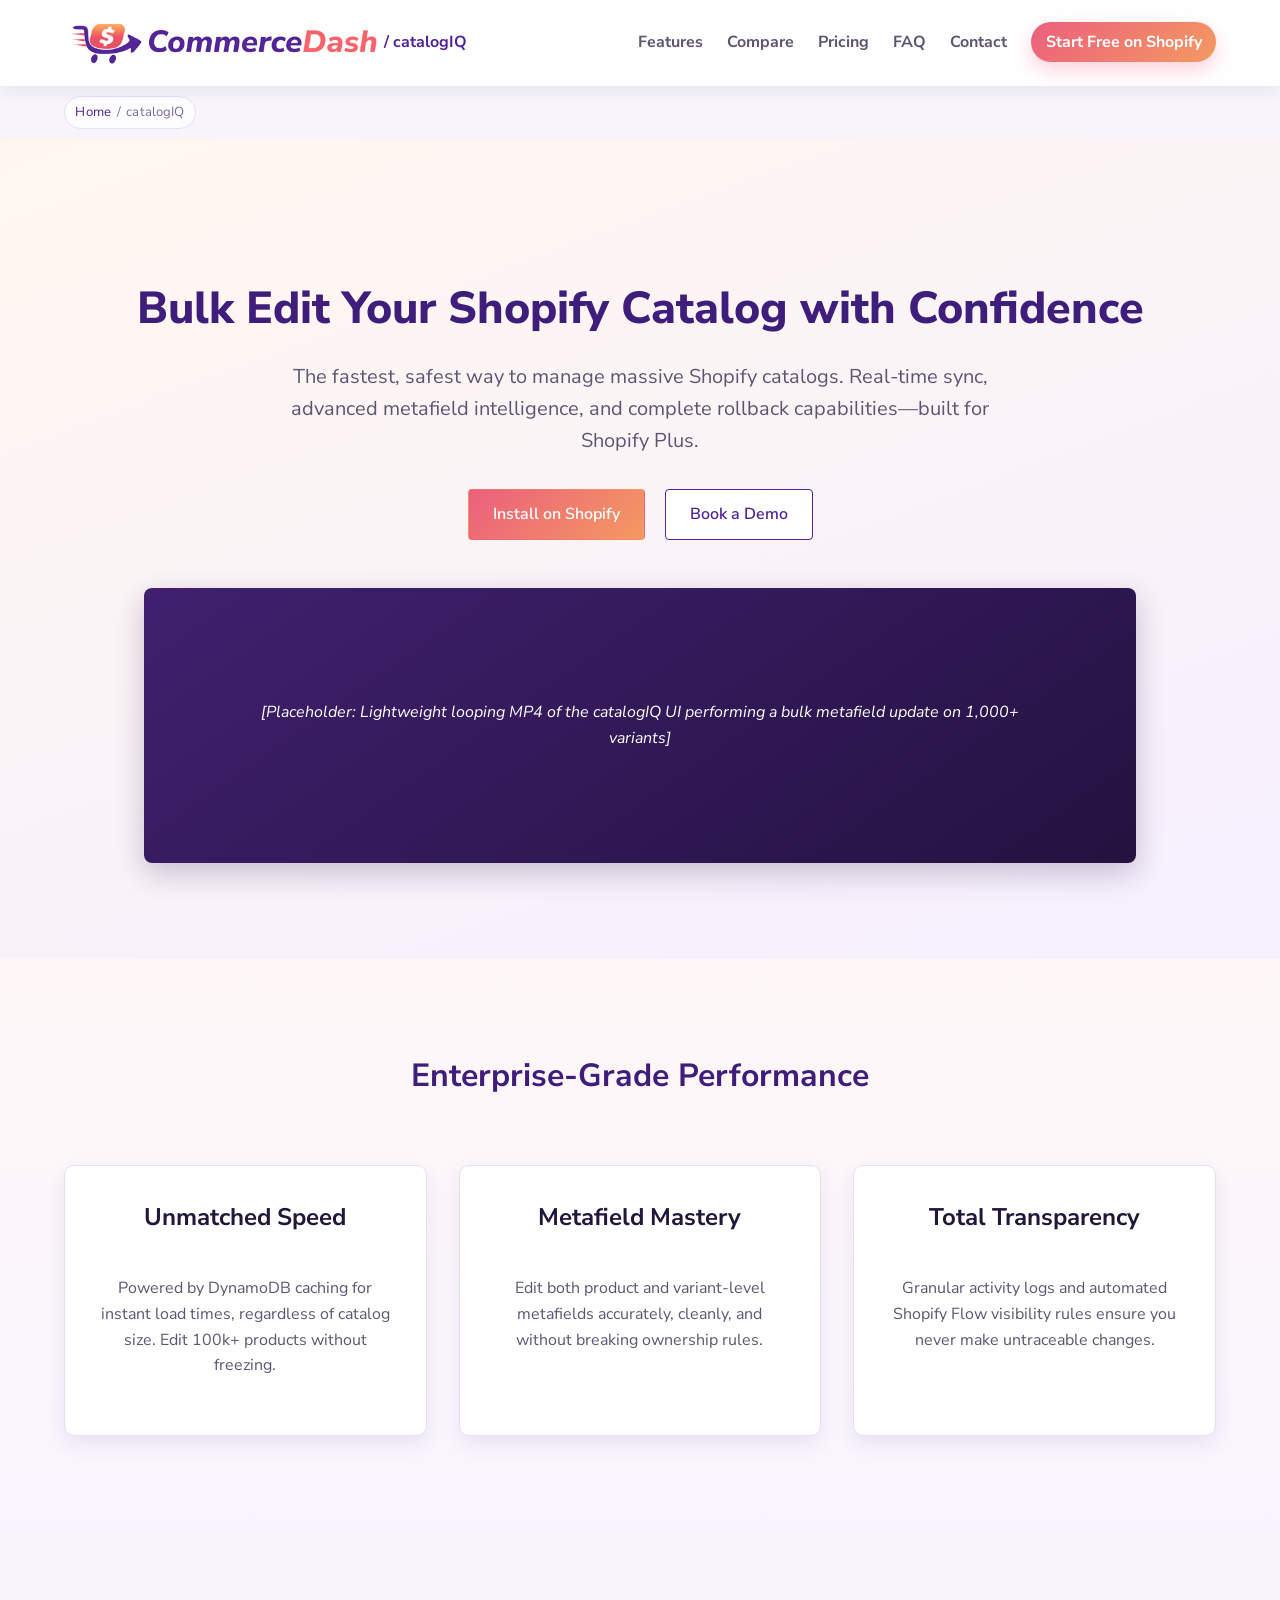
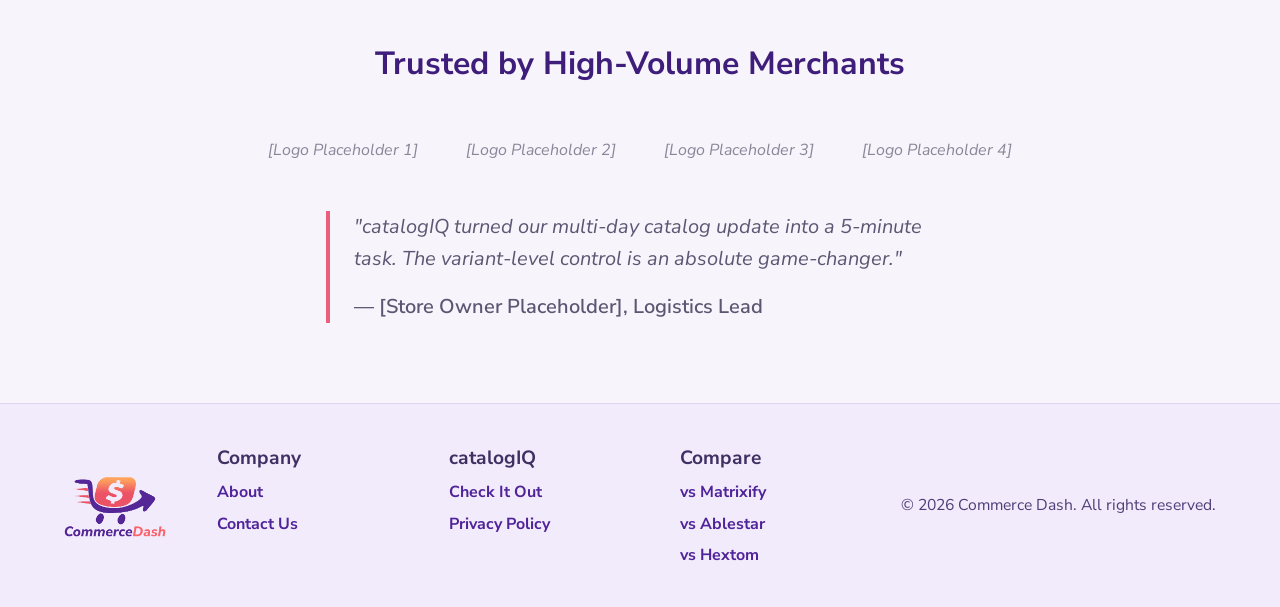
==== catalogiq/index.html @ a1469191 "Unify site layout, improve nav/footer UX, and add motion" ====
<!DOCTYPE html>
<html lang="en">
<head>
    <meta charset="UTF-8">
    <meta name="viewport" content="width=device-width, initial-scale=1.0">
    <title>catalogIQ | Advanced Shopify Bulk Editing & Metafield Manager</title>
    <meta name="description" content="Manage Shopify catalogs at scale. catalogIQ offers real-time sync, variant-level metafield editing, and Shopify Plus-grade performance.">
    <link rel="canonical" href="https://www.commercedash.io/catalogiq/index.html">
    <meta property="og:type" content="website">
    <meta property="og:title" content="catalogIQ | Advanced Shopify Bulk Editing & Metafield Manager">
    <meta property="og:description" content="Manage Shopify catalogs at scale. catalogIQ offers real-time sync, variant-level metafield editing, and Shopify Plus-grade performance.">
    <meta property="og:url" content="https://www.commercedash.io/catalogiq/index.html">
    <meta property="og:image" content="https://www.commercedash.io/media/logo-square.png">
    <meta name="twitter:card" content="summary_large_image">
    <link rel="stylesheet" href="../css/styles.css">
</head>
<body>
    <header class="site-header">
        <div class="container">
            <a href="/" class="brand-logo" aria-label="Commerce Dash home">
                <img src="../media/logo-horizontal.jpg" alt="Commerce Dash" class="brand-logo-image">
                <span class="catalog-tagline">/ catalogIQ</span>
            </a>
            <nav class="main-nav" aria-label="Main Navigation">
                <ul>
                    <li><a href="features.html">Features</a></li>
                    <li><a href="compare.html">Compare</a></li>
                    <li><a href="pricing.html">Pricing</a></li>
                    <li><a href="../faq.html">FAQ</a></li>
                    <li><a href="../contact.html">Contact</a></li>
                    <li><a href="https://apps.shopify.com" class="nav-cta" target="_blank" rel="noopener noreferrer">Start Free on Shopify</a></li>
                </ul>
            </nav>
        </div>
    </header>

    <main id="main-content">
        <div class="container breadcrumbs">
            <span class="crumb"><a href="../index.html">Home</a> / <span>catalogIQ</span></span>
        </div>
        <section class="hero-section hero-catalogiq text-center">
            <div class="container">
                <h1 class="hero-title">Bulk Edit Your Shopify Catalog with Confidence</h1>
                <p class="hero-subtitle">The fastest, safest way to manage massive Shopify catalogs. Real-time sync, advanced metafield intelligence, and complete rollback capabilities—built for Shopify Plus.</p>
                <div class="hero-actions hero-actions-spaced">
                    <a href="https://apps.shopify.com" class="btn btn-primary">Install on Shopify</a>
                    <a href="../contact.html" class="btn btn-secondary">Book a Demo</a>
                </div>
                <!-- Visual Placeholder -->
                <div class="video-placeholder">
                    <p><em>[Placeholder: Lightweight looping MP4 of the catalogIQ UI performing a bulk metafield update on 1,000+ variants]</em></p>
                </div>
            </div>
        </section>

        <section class="features-overview bg-light">
            <div class="container">
                <h2 class="section-title text-center">Enterprise-Grade Performance</h2>
                <div class="grid cards-grid text-center">
                    <article class="card">
                        <div class="card-content">
                            <h3>Unmatched Speed</h3>
                            <p>Powered by DynamoDB caching for instant load times, regardless of catalog size. Edit 100k+ products without freezing.</p>
                        </div>
                    </article>
                    <article class="card">
                        <div class="card-content">
                            <h3>Metafield Mastery</h3>
                            <p>Edit both product and variant-level metafields accurately, cleanly, and without breaking ownership rules.</p>
                        </div>
                    </article>
                    <article class="card">
                        <div class="card-content">
                            <h3>Total Transparency</h3>
                            <p>Granular activity logs and automated Shopify Flow visibility rules ensure you never make untraceable changes.</p>
                        </div>
                    </article>
                </div>
            </div>
        </section>

        <section class="social-proof-section text-center">
            <div class="container">
                <h2 class="section-title">Trusted by High-Volume Merchants</h2>
                <div class="logos-placeholder">
                    <em>[Logo Placeholder 1]</em>
                    <em>[Logo Placeholder 2]</em>
                    <em>[Logo Placeholder 3]</em>
                    <em>[Logo Placeholder 4]</em>
                </div>
                <blockquote class="testimonial-quote">
                    "catalogIQ turned our multi-day catalog update into a 5-minute task. The variant-level control is an absolute game-changer."
                    <footer style="margin-top: 1rem; font-weight: 600; font-style: normal;">— [Store Owner Placeholder], Logistics Lead</footer>
                </blockquote>
            </div>
        </section>
    </main>

    <footer class="site-footer">
        <div class="container footer-grid">
            <div class="footer-logo-col">
                <div class="footer-brand">
                    <a href="/" aria-label="Commerce Dash home">
                        <img src="../media/logo-square.png" alt="Commerce Dash logo" class="footer-logo-image">
                    </a>
                </div>
            </div>
            <div class="footer-app-col">
                <h4>Company</h4>
                <div class="footer-links">
                    <nav aria-label="Footer Company Links">
                        <ul>
                            <li><a href="../index.html#about">About</a></li>
                            <li><a href="../contact.html">Contact Us</a></li>
                        </ul>
                    </nav>
                </div>
            </div>
            <div class="footer-app-col">
                <h4>catalogIQ</h4>
                <div class="footer-links">
                    <nav aria-label="Footer Navigation">
                        <ul>
                            <li><a href="index.html">Check It Out</a></li>
                            <li><a href="../legal/catalogiq-privacy.html">Privacy Policy</a></li>
                        </ul>
                    </nav>
                </div>
            </div>
            <div class="footer-app-col">
                <h4>Compare</h4>
                <div class="footer-links">
                    <nav aria-label="Footer Compare Links">
                        <ul>
                            <li><a href="compare.html">vs Matrixify</a></li>
                            <li><a href="compare.html">vs Ablestar</a></li>
                            <li><a href="compare.html">vs Hextom</a></li>
                        </ul>
                    </nav>
                </div>
            </div>
            <div class="footer-copy">
                <p>&copy; 2026 Commerce Dash. All rights reserved.</p>
            </div>
        </div>
    </footer>
    <script src="../js/scripts.js" defer></script>
</body>
</html>
---- css/styles.css ----
@font-face {
	font-family: 'Nunito Sans';
	src: url('../media/NunitoSans-VariableFont_YTLC,opsz,wdth,wght.ttf') format('truetype');
	font-weight: 200 900;
	font-style: normal;
	font-display: swap;
}

@font-face {
	font-family: 'Nunito Sans';
	src: url('../media/NunitoSans-Italic-VariableFont_YTLC,opsz,wdth,wght.ttf') format('truetype');
	font-weight: 200 900;
	font-style: italic;
	font-display: swap;
}

:root {
	--brand-primary: #4f2399;
	--brand-primary-dark: #3f1d7b;
	--brand-accent: #eb5f7d;
	--brand-warm: #f49a61;
	--text-main: #211738;
	--text-muted: #5e5573;
	--bg-page: #f7f5fb;
	--bg-soft: #fff1f4;
	--surface: #ffffff;
	--border-soft: #e6dff4;
	--success: #198754;
	--error: #b4233c;
}

body { font-family: 'Nunito Sans', 'Segoe UI', sans-serif; line-height: 1.6; margin: 0; padding: 0; background-color: var(--bg-page); color: var(--text-main); }
.container { width: 90%; max-width: 1200px; margin: 0 auto; padding: 0 15px; }
.site-header { background: rgba(255, 255, 255, 0.96); box-shadow: 0 4px 18px rgba(30, 12, 64, 0.08); padding: 1.1rem 0; width: 100%; top: 0; position: sticky; z-index: 1000; backdrop-filter: blur(6px); }
.site-header .container { display: flex; justify-content: space-between; align-items: center; }
.brand-logo { display: inline-flex; align-items: center; text-decoration: none; }
.brand-logo-image { display: block; width: clamp(180px, 26vw, 320px); height: auto; }
.brand-subline { font-weight: 700; color: var(--brand-primary); margin-left: 0.5rem; }
.nav-toggle {
	display: none;
	border: 1px solid #d8caef;
	background: #fff;
	color: var(--brand-primary-dark);
	font-weight: 800;
	font-family: inherit;
	padding: 0.45rem 0.7rem;
	border-radius: 8px;
	cursor: pointer;
}
.nav-toggle:hover {
	background: #f8f2ff;
}
.main-nav ul { list-style: none; padding: 0; margin: 0; display: flex; gap: 1.5rem; }
.main-nav a { text-decoration: none; color: var(--text-muted); font-weight: 700; transition: color 0.2s; }
.main-nav a:hover { color: var(--brand-primary); }
.main-nav .nav-cta {
	color: #fff;
	background: linear-gradient(135deg, var(--brand-accent), var(--brand-warm));
	padding: 0.55rem 0.9rem;
	border-radius: 999px;
	box-shadow: 0 8px 20px rgba(235, 95, 125, 0.28);
	transition: transform 0.25s ease, box-shadow 0.25s ease, filter 0.25s ease;
}
.main-nav .nav-cta:hover {
	color: #fff;
	transform: translateY(-1px);
	box-shadow: 0 12px 24px rgba(235, 95, 125, 0.34);
	filter: saturate(1.04);
}
.hero-section { padding: 5rem 0; text-align: center; }
.hero-title { font-size: 2.8rem; margin-bottom: 1rem; color: var(--text-main); font-weight: 800; }
.hero-subtitle { font-size: 1.25rem; color: var(--text-muted); max-width: 700px; margin: 0 auto 2rem; }
.btn { display: inline-block; padding: 0.75rem 1.5rem; border-radius: 4px; text-decoration: none; font-weight: 600; transition: background-color 0.2s, color 0.2s, transform 0.25s ease, box-shadow 0.25s ease; cursor: pointer; border: 1px solid transparent; }
.btn-primary { background: linear-gradient(135deg, var(--brand-accent), var(--brand-warm)); color: #fff; border-color: transparent; }
.btn-primary:hover { background: linear-gradient(135deg, #df4f70, #ee8852); }
.btn-secondary { background-color: var(--surface); color: var(--brand-primary); border-color: var(--brand-primary); }
.btn-secondary:hover { background-color: #f6efff; }
.btn:hover { transform: translateY(-1px); box-shadow: 0 10px 20px rgba(45, 18, 92, 0.12); }
.text-center { text-align: center; }
.grid { display: grid; gap: 2rem; }
.cards-grid { grid-template-columns: repeat(auto-fit, minmax(300px, 1fr)); padding: 2rem 0; }
.card { background: var(--surface); border-radius: 10px; box-shadow: 0 8px 20px rgba(39, 17, 87, 0.08); overflow: hidden; display: flex; flex-direction: column; border: 1px solid var(--border-soft); }
.card-content { padding: 2rem; flex: 1; display: flex; flex-direction: column; }
.card-content h3 { margin-top: 0; font-size: 1.5rem; color: var(--text-main); }
.card-content p { color: var(--text-muted); flex-grow: 1; margin-bottom: 1.5rem; }
.bg-light { background: linear-gradient(180deg, #fff7f7, #f8f5ff); padding: 4rem 0; }
.section-title { font-size: 2rem; margin-bottom: 2rem; color: var(--brand-primary-dark); }
.placeholder-card { opacity: 0.6; pointer-events: none; }
.badge { font-size: 0.8rem; background: #fce2e8; padding: 0.2rem 0.6rem; border-radius: 12px; vertical-align: middle; margin-left: 0.5rem; color: #9a2e48; }
.value-prop-section { padding: 5rem 0; background: var(--surface); }
.site-footer {
	background: #f2ebfb;
	color: #3f2f63;
	padding: 2.4rem 0;
	border-top: 1px solid #dfd2f3;
}
.footer-grid {
	display: grid;
	grid-template-columns: auto 1fr 1fr 1fr auto;
	align-items: center;
	gap: 1.5rem 2.5rem;
}
.footer-logo-col {
	display: flex;
	align-items: center;
}
.footer-brand { display: flex; align-items: center; }
.footer-logo-image { display: block; width: clamp(74px, 8vw, 112px); height: auto; }
.footer-app-col {
	justify-self: center;
	text-align: left;
	min-width: 170px;
	align-self: start;
}
.footer-app-col h4 {
	margin: 0 0 0.45rem;
	font-size: 1.2rem;
	color: #3f2f63;
}
.footer-links ul {
	list-style: none;
	padding: 0;
	margin: 0;
	display: grid;
	grid-template-columns: 1fr;
	gap: 0.35rem;
}
.footer-links a { color: #4f2399; text-decoration: none; transition: color 0.2s; font-weight: 700; }
.footer-links a:hover { color: #331967; }
.footer-copy {
	justify-self: end;
	text-align: right;
	color: #4f3d77;
	font-size: 0.98rem;
}
.footer-copy p { margin: 0; }

/* Motion system */
.site-header {
	animation: headerSlideIn 0.55s ease both;
}

.hero-section,
.hero-catalogiq {
	animation: fadeRiseIn 0.65s ease both;
}

.card {
	transition: transform 0.35s ease, box-shadow 0.35s ease;
}

.card:hover {
	transform: translateY(-4px);
	box-shadow: 0 14px 28px rgba(39, 17, 87, 0.14);
}

.reveal-on-scroll {
	opacity: 0;
	transform: translateY(18px);
	transition: opacity 0.65s ease, transform 0.65s cubic-bezier(0.22, 0.61, 0.36, 1);
}

.reveal-on-scroll.is-visible {
	opacity: 1;
	transform: translateY(0);
}

@keyframes fadeRiseIn {
	from {
		opacity: 0;
		transform: translateY(16px);
	}
	to {
		opacity: 1;
		transform: translateY(0);
	}
}

@keyframes headerSlideIn {
	from {
		opacity: 0;
		transform: translateY(-10px);
	}
	to {
		opacity: 1;
		transform: translateY(0);
	}
}
form {  display: flex; flex-direction: column; gap: 1.5rem; max-width: 600px; margin: 0 auto; }
.form-group { display: flex; flex-direction: column; gap: 0.5rem; text-align: left; }
.form-group label { font-weight: 700; color: var(--text-main); }
.form-group input, .form-group textarea, .form-group select { padding: 0.75rem; border: 1px solid #cbbde8; border-radius: 6px; font-family: inherit; color: var(--text-main); }
.form-group input:focus, .form-group textarea:focus, .form-group select:focus { border-color: var(--brand-primary); outline: none; box-shadow: 0 0 0 3px rgba(79, 35, 153, 0.12); }
dl { background: var(--surface); padding: 2rem; border-radius: 8px; box-shadow: 0 6px 18px rgba(39, 17, 87, 0.08); }
dt { font-weight: 700; margin-top: 1.5rem; font-size: 1.2rem; }
dt:first-child { margin-top: 0; }
dd { margin: 0.5rem 0 0 0; color: var(--text-muted); }
table.comparison-table { width: 100%; border-collapse: collapse; background: var(--surface); box-shadow: 0 6px 16px rgba(39, 17, 87, 0.08); border-radius: 8px; overflow: hidden; margin-top: 2rem; }
.comparison-table th, .comparison-table td { padding: 1rem; text-align: left; border-bottom: 1px solid #ede5fb; }
.comparison-table th { background: #f8f3ff; font-weight: 700; color: var(--text-main); }
.comparison-table tr:last-child td { border-bottom: none; }
.comparison-table .check { color: var(--success); font-weight: bold; }
.comparison-table .cross { color: var(--error); }
.highlight-cell { background-color: #f4eefe; }
.breadcrumbs {
	padding: 0.65rem 0;
	font-size: 0.82rem;
	color: #7a6a9d;
	letter-spacing: 0.01em;
}
.breadcrumbs .crumb {
	display: inline-flex;
	align-items: center;
	gap: 0.35rem;
	background: rgba(255, 255, 255, 0.72);
	border: 1px solid #e8dcf7;
	border-radius: 999px;
	padding: 0.32rem 0.65rem;
	backdrop-filter: blur(1px);
}
.breadcrumbs a { color: var(--brand-primary); text-decoration: none; }

.legal-page {
	padding: 2rem 0 4rem;
}

.legal-content {
	background: var(--surface);
	border: 1px solid var(--border-soft);
	border-radius: 12px;
	box-shadow: 0 8px 24px rgba(39, 17, 87, 0.08);
	padding: 1.8rem 1.4rem;
}

.legal-content h1,
.legal-content h2,
.legal-content h3 {
	color: var(--text-main);
	line-height: 1.25;
}

.legal-content h2 {
	margin-top: 1.8rem;
}

.legal-content p,
.legal-content li {
	color: var(--text-muted);
}
.hero-catalogiq { padding: 6rem 0; background: linear-gradient(160deg, #fff7ef, #f6efff); }
.hero-catalogiq .hero-title { color: var(--brand-primary-dark); }

.catalog-tagline {
	font-weight: 700;
	color: var(--brand-primary);
}

.inline-panel {
	background: var(--surface);
	padding: 3rem;
	border-radius: 12px;
	box-shadow: 0 8px 24px rgba(39, 17, 87, 0.1);
	border: 1px solid var(--border-soft);
}

.feature-grid-two {
	grid-template-columns: 1fr 1fr;
	align-items: center;
	gap: 4rem;
}

.media-placeholder {
	background: #fff;
	padding: 4rem;
	text-align: center;
	border: 1px dashed #c9bcdf;
	border-radius: 8px;
	color: var(--text-muted);
}

.hero-actions-spaced {
	margin-bottom: 3rem;
}

.hero-actions .btn + .btn {
	margin-left: 1rem;
}

.video-placeholder {
	background: linear-gradient(145deg, #40206f, #241240);
	color: #fff;
	padding: 6rem;
	border-radius: 8px;
	max-width: 800px;
	margin: 0 auto;
	box-shadow: 0 10px 30px rgba(28, 11, 54, 0.22);
}

.social-proof-section {
	padding: 5rem 0;
}

.logos-placeholder {
	display: flex;
	justify-content: center;
	gap: 3rem;
	opacity: 0.5;
	margin: 3rem 0;
}

.testimonial-quote {
	font-size: 1.25rem;
	font-style: italic;
	color: var(--text-muted);
	max-width: 600px;
	margin: 0 auto;
	border-left: 4px solid var(--brand-accent);
	padding-left: 1.5rem;
	text-align: left;
}

.contact-compact-hero {
	padding-bottom: 2rem;
}

.section-pad-xl {
	padding: 5rem 0;
}

.section-pad-form {
	padding: 4rem 0 6rem;
}

.content-narrow {
	max-width: 700px;
}

.content-medium {
	max-width: 900px;
}

.overflow-auto {
	overflow-x: auto;
}

.final-verdict {
	margin-top: 5rem;
	max-width: 700px;
	margin-left: auto;
	margin-right: auto;
	text-align: left;
}

.cta-center {
	margin-top: 3rem;
	text-align: center;
}

.pricing-list {
	list-style: none;
	padding: 0;
	margin-bottom: 2rem;
}

.pricing-list li {
	margin-bottom: 0.5rem;
}

.tier-price {
	font-size: 2.5rem;
	color: var(--text-main);
}

.tier-price-accent {
	color: var(--brand-primary);
}

.tier-period {
	font-size: 1rem;
	color: var(--text-muted);
	font-weight: 500;
}

.tier-note {
	font-size: 0.95rem;
	margin-bottom: 2rem;
}

.tier-card-muted {
	border-top: 4px solid #ae9fcf;
}

.tier-card-plus {
	border-top: 4px solid var(--brand-primary-dark);
}

.tier-card-featured {
	border: 2px solid var(--brand-primary);
	box-shadow: 0 12px 26px rgba(79, 35, 153, 0.2);
	transform: translateY(-10px);
}

.tier-badge {
	background: var(--brand-primary);
	color: #fff;
	text-align: center;
	padding: 0.5rem;
	margin: -2rem -2rem 1.5rem;
	font-weight: bold;
	font-size: 0.85rem;
	text-transform: uppercase;
	letter-spacing: 1px;
}

.btn-block {
	display: block;
	text-align: center;
}

@media (max-width: 720px) {
	.site-header .container { gap: 1rem; }
	.main-nav ul { gap: 0.9rem; }
	.brand-logo-image { width: clamp(150px, 52vw, 240px); }
	.feature-grid-two { grid-template-columns: 1fr; gap: 2rem; }
	.hero-actions .btn + .btn { margin-left: 0; margin-top: 0.75rem; }
	.video-placeholder { padding: 2.4rem 1.2rem; }
	.footer-grid { grid-template-columns: 1fr; align-items: start; text-align: left; }
	.footer-logo-col { justify-content: flex-start; }
	.footer-app-col { justify-self: start; text-align: left; }
	.footer-copy { justify-self: start; text-align: left; }
}

@media (max-width: 980px) {
	.site-header .container {
		position: relative;
	}
	.nav-toggle {
		display: inline-flex;
		align-items: center;
		justify-content: center;
	}
	.main-nav {
		display: none;
		position: absolute;
		top: calc(100% + 10px);
		right: 14px;
		min-width: min(88vw, 360px);
		background: #fff;
		border: 1px solid #e4d9f7;
		border-radius: 12px;
		box-shadow: 0 14px 26px rgba(39, 17, 87, 0.15);
		padding: 0.8rem;
		z-index: 1002;
	}
	.main-nav.is-open {
		display: block;
	}
	.main-nav ul {
		gap: 0.35rem;
		flex-direction: column;
		align-items: stretch;
	}
	.main-nav a {
		font-size: 0.96rem;
		display: block;
		padding: 0.45rem 0.5rem;
		border-radius: 8px;
	}
	.main-nav a:hover {
		background: #f6efff;
	}
	.main-nav .nav-cta {
		padding: 0.55rem 0.75rem;
		text-align: center;
	}
}

@media (prefers-reduced-motion: reduce) {
	* {
		animation: none !important;
		transition: none !important;
		scroll-behavior: auto !important;
	}
	.reveal-on-scroll {
		opacity: 1;
		transform: none;
	}
}
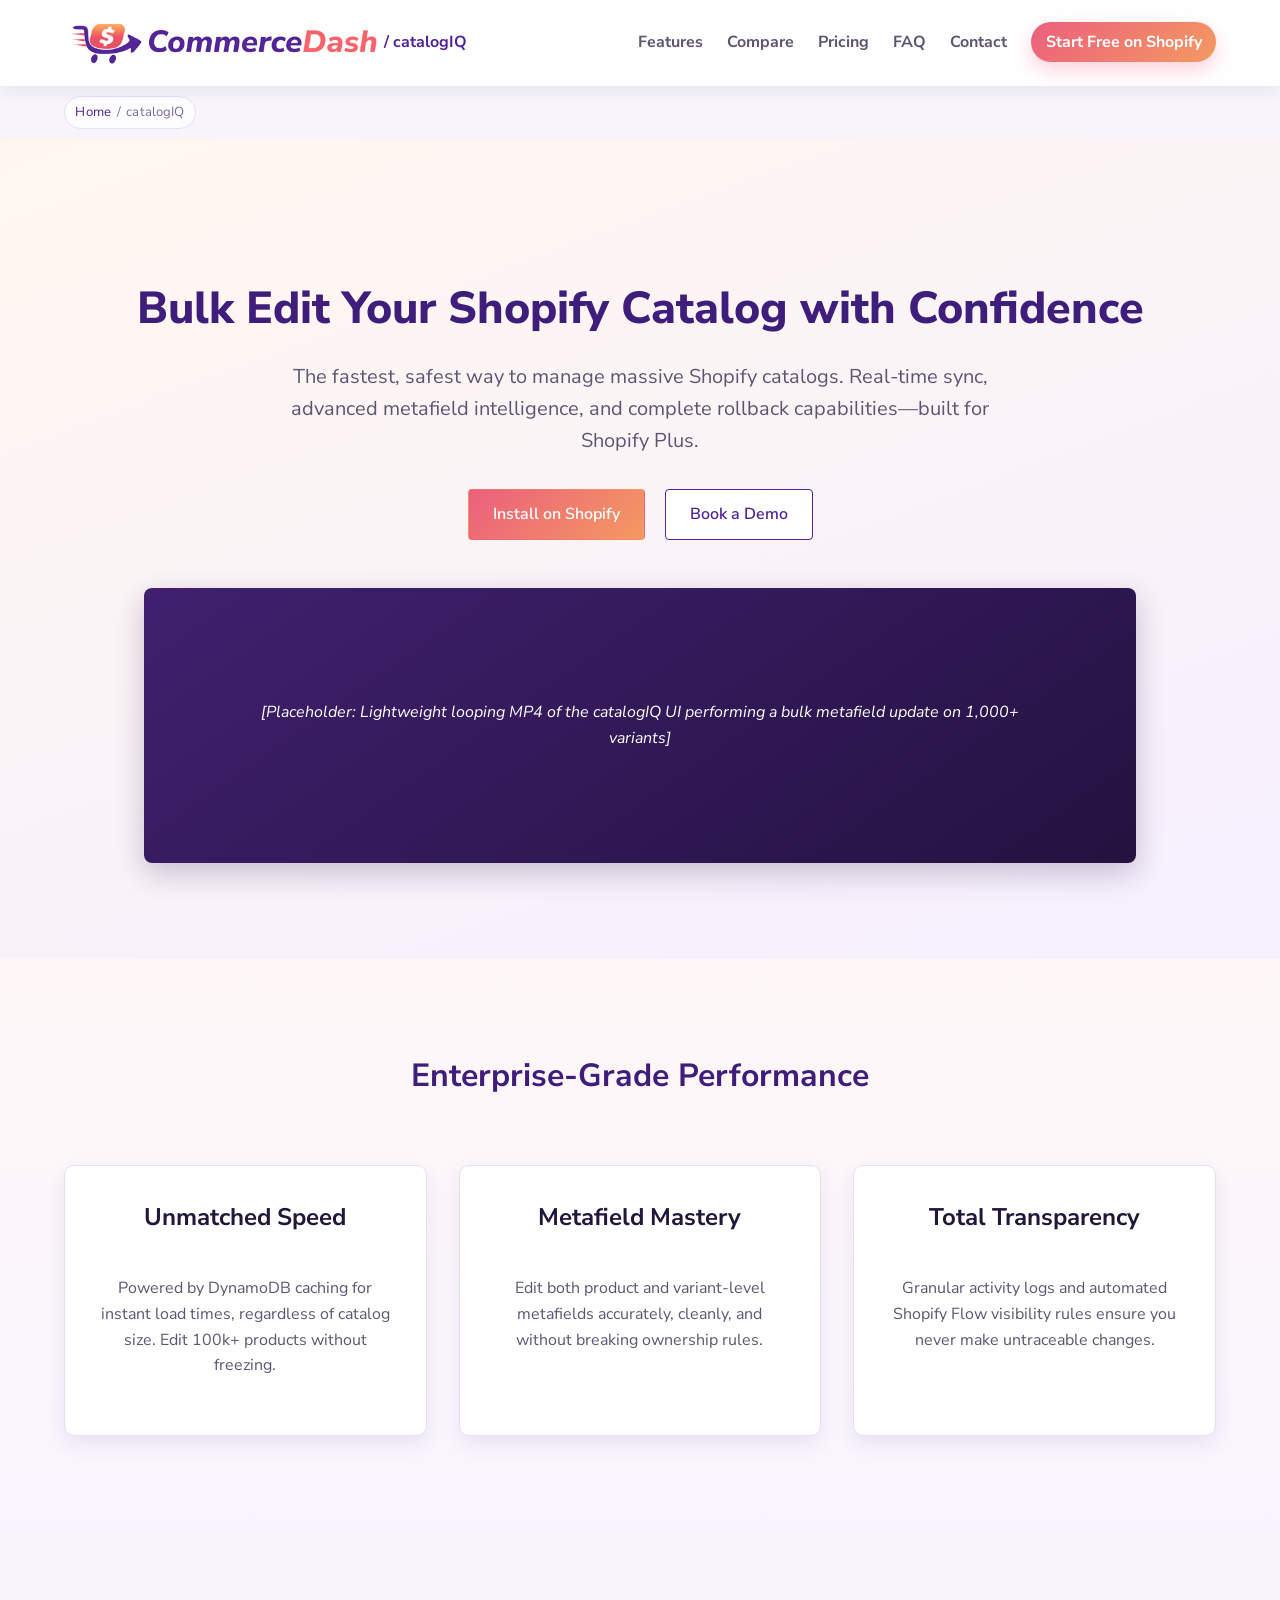
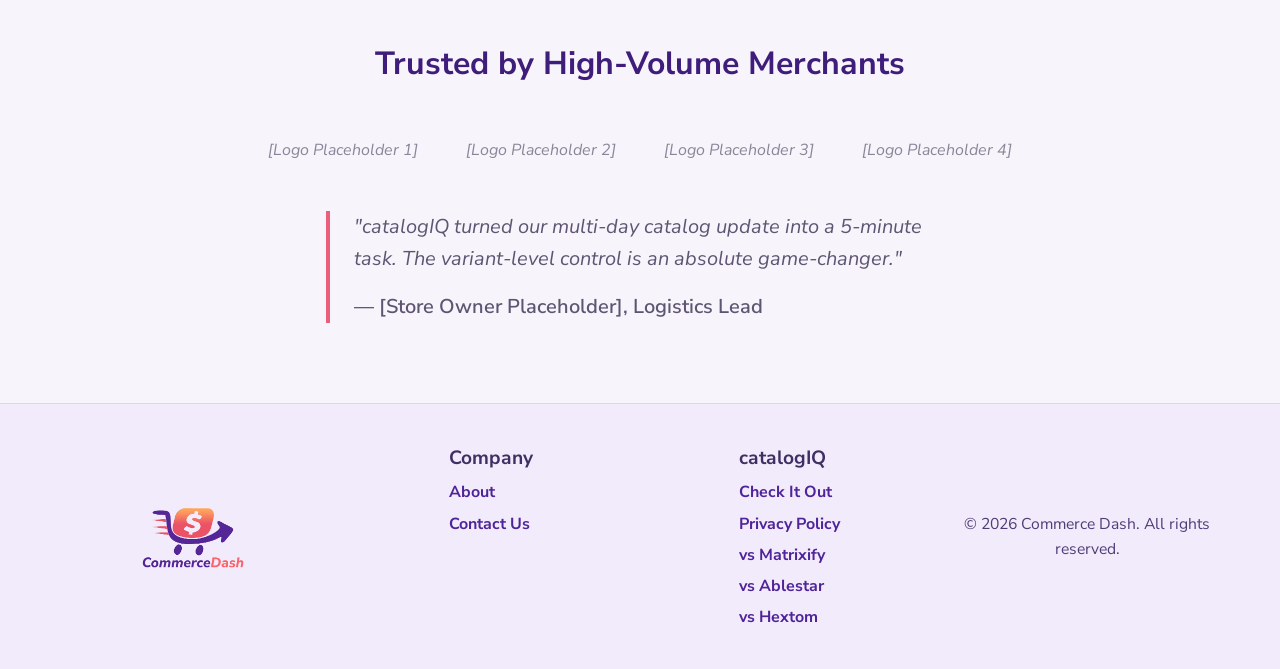
==== commit beb7dfae: "Refine footer layout and remove HubSpot embed" ====
--- a/catalogiq/index.html
+++ b/catalogiq/index.html
@@ -96,11 +96,11 @@
         </section>
     </main>
 
-    <footer class="site-footer">
+        <footer class="site-footer">
         <div class="container footer-grid">
             <div class="footer-logo-col">
                 <div class="footer-brand">
-                    <a href="/" aria-label="Commerce Dash home">
+                    <a href="../index.html" aria-label="Commerce Dash home">
                         <img src="../media/logo-square.png" alt="Commerce Dash logo" class="footer-logo-image">
                     </a>
                 </div>
@@ -123,15 +123,6 @@
                         <ul>
                             <li><a href="index.html">Check It Out</a></li>
                             <li><a href="../legal/catalogiq-privacy.html">Privacy Policy</a></li>
-                        </ul>
-                    </nav>
-                </div>
-            </div>
-            <div class="footer-app-col">
-                <h4>Compare</h4>
-                <div class="footer-links">
-                    <nav aria-label="Footer Compare Links">
-                        <ul>
                             <li><a href="compare.html">vs Matrixify</a></li>
                             <li><a href="compare.html">vs Ablestar</a></li>
                             <li><a href="compare.html">vs Hextom</a></li>
--- a/css/styles.css
+++ b/css/styles.css
@@ -96,20 +96,20 @@
 }
 .footer-grid {
 	display: grid;
-	grid-template-columns: auto 1fr 1fr 1fr auto;
+	grid-template-columns: repeat(4, minmax(0, 1fr));
 	align-items: center;
 	gap: 1.5rem 2.5rem;
 }
 .footer-logo-col {
 	display: flex;
 	align-items: center;
+	justify-self: center;
 }
 .footer-brand { display: flex; align-items: center; }
 .footer-logo-image { display: block; width: clamp(74px, 8vw, 112px); height: auto; }
 .footer-app-col {
 	justify-self: center;
 	text-align: left;
-	min-width: 170px;
 	align-self: start;
 }
 .footer-app-col h4 {
@@ -128,8 +128,8 @@
 .footer-links a { color: #4f2399; text-decoration: none; transition: color 0.2s; font-weight: 700; }
 .footer-links a:hover { color: #331967; }
 .footer-copy {
-	justify-self: end;
-	text-align: right;
+	justify-self: center;
+	text-align: center;
 	color: #4f3d77;
 	font-size: 0.98rem;
 }
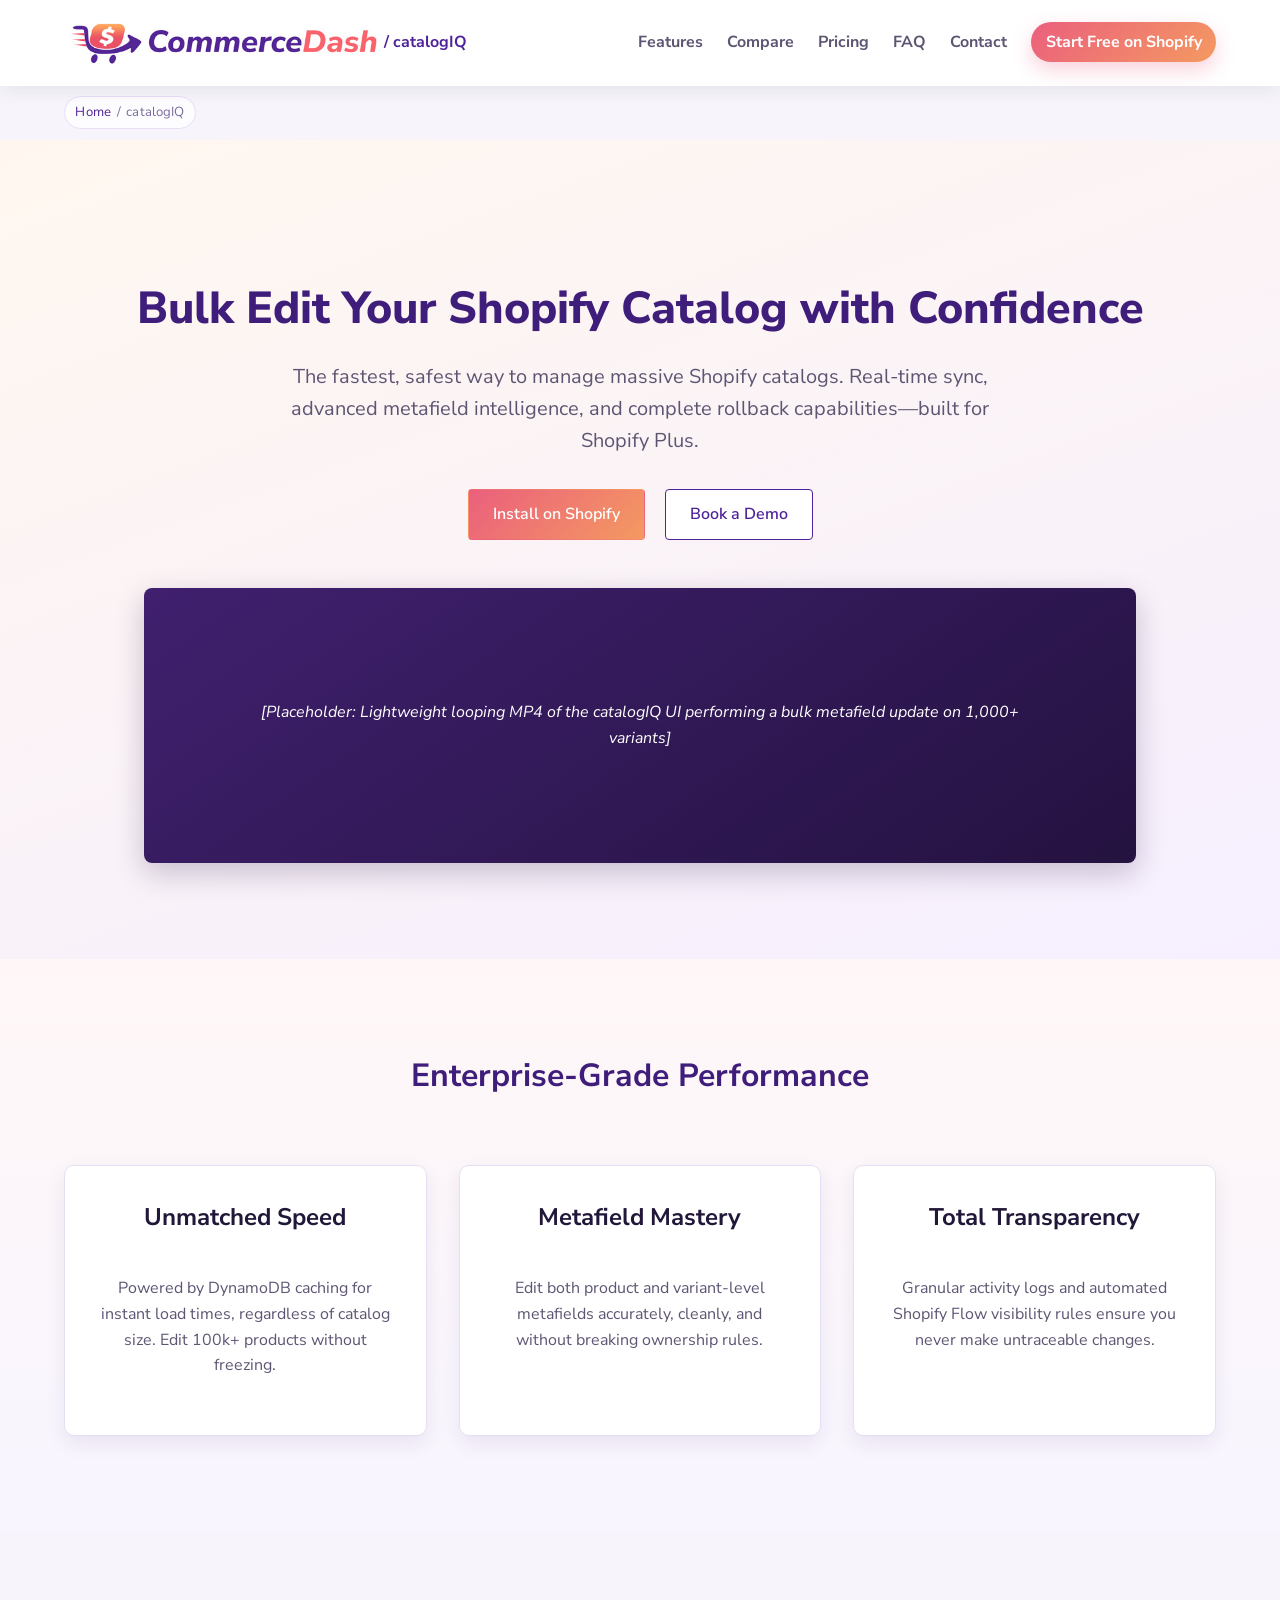
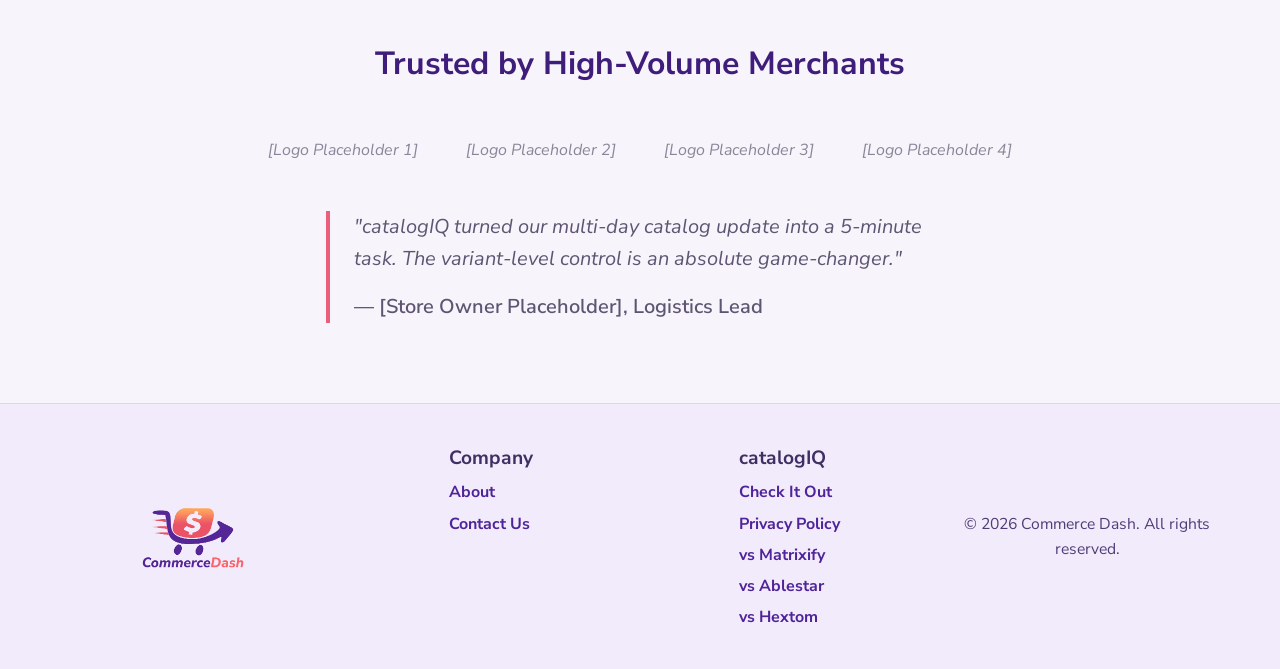
==== commit 27aad5cd: "Update pricing plans and add HubSpot embed sitewide" ====
--- a/catalogiq/index.html
+++ b/catalogiq/index.html
@@ -136,5 +136,8 @@
         </div>
     </footer>
     <script src="../js/scripts.js" defer></script>
+<!-- Start of HubSpot Embed Code -->
+  <script type="text/javascript" id="hs-script-loader" async defer src="//js-na2.hs-scripts.com/245451684.js"></script>
+<!-- End of HubSpot Embed Code -->
 </body>
 </html>
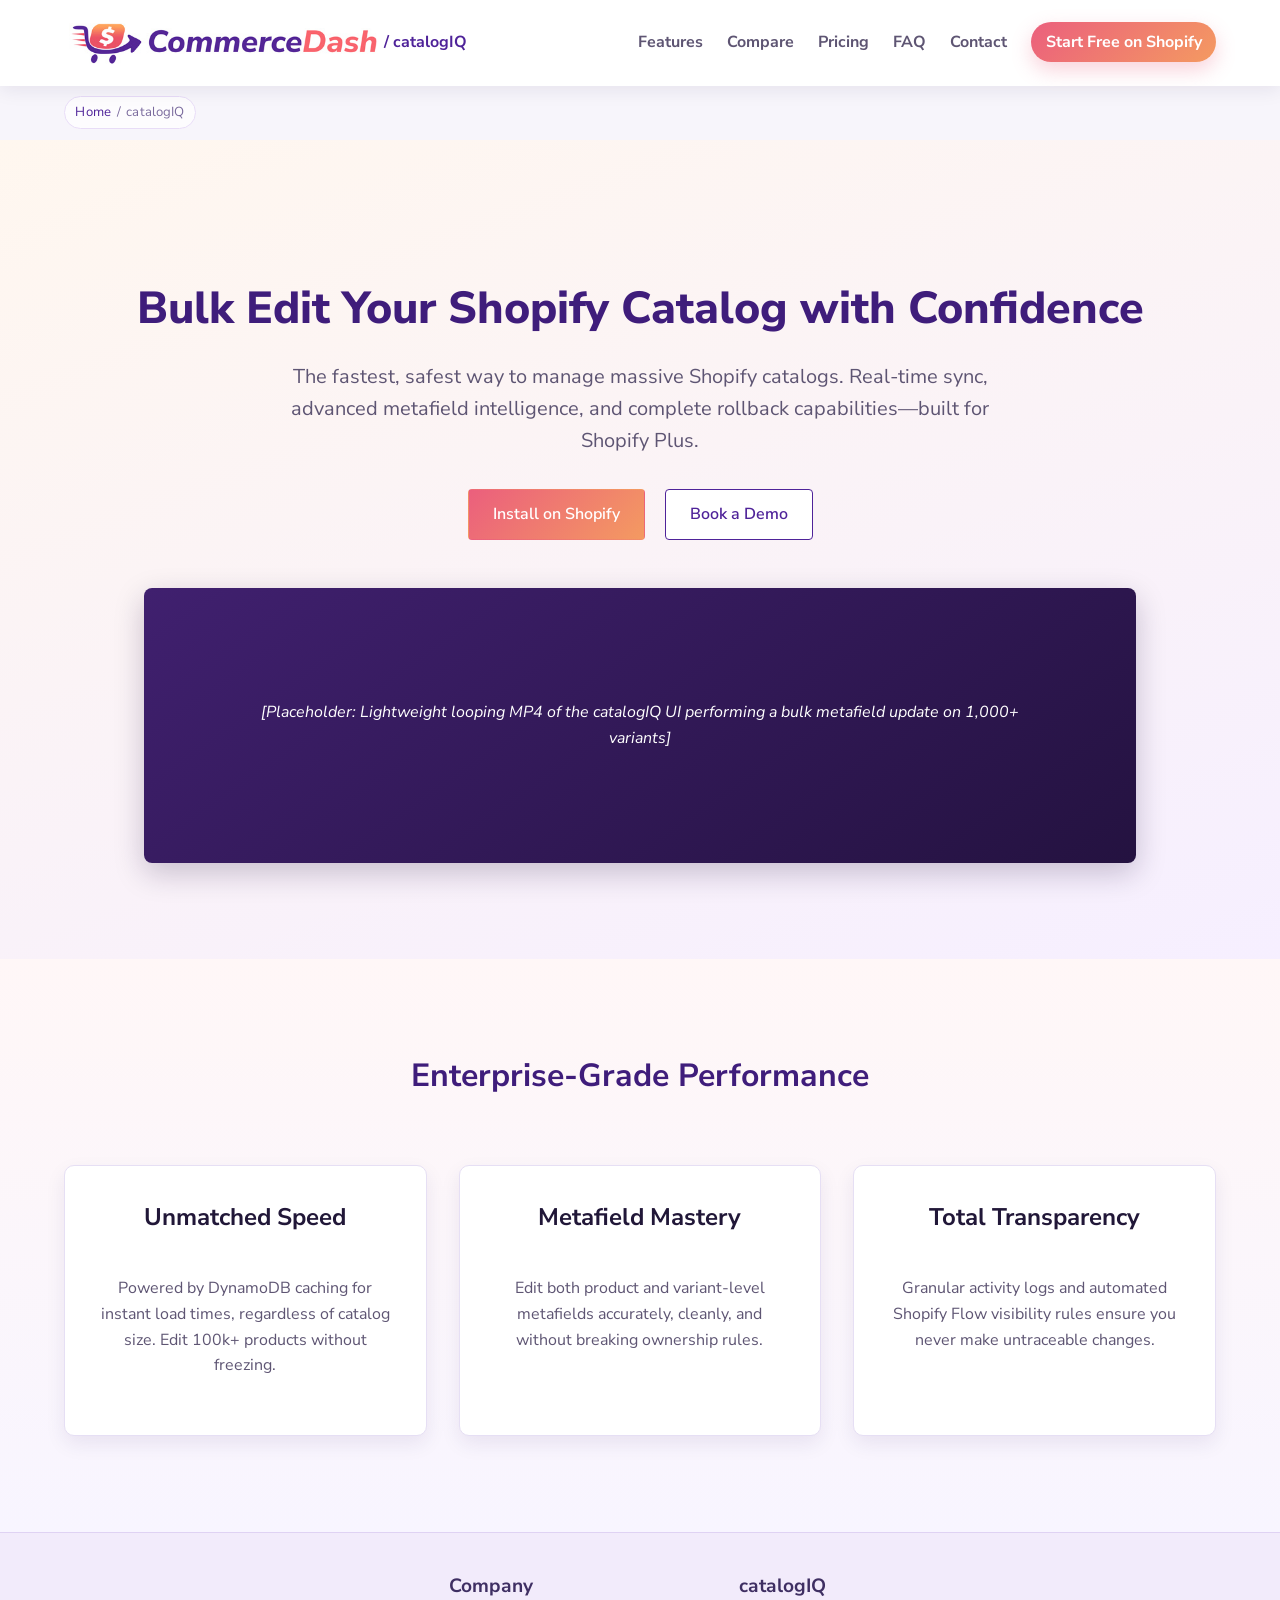
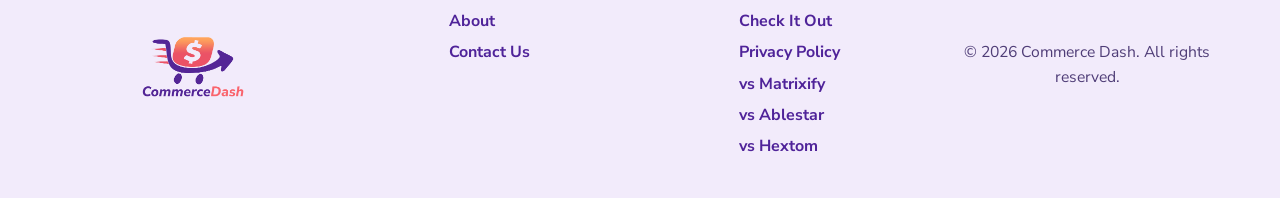
==== commit 928b4098: "chore: update pricing to 25 and marketing copy with features" ====
--- a/catalogiq/index.html
+++ b/catalogiq/index.html
@@ -79,7 +79,7 @@
             </div>
         </section>
 
-        <section class="social-proof-section text-center">
+        <!--<section class="social-proof-section text-center">
             <div class="container">
                 <h2 class="section-title">Trusted by High-Volume Merchants</h2>
                 <div class="logos-placeholder">
@@ -93,7 +93,7 @@
                     <footer style="margin-top: 1rem; font-weight: 600; font-style: normal;">— [Store Owner Placeholder], Logistics Lead</footer>
                 </blockquote>
             </div>
-        </section>
+        </section>-->
     </main>
 
         <footer class="site-footer">
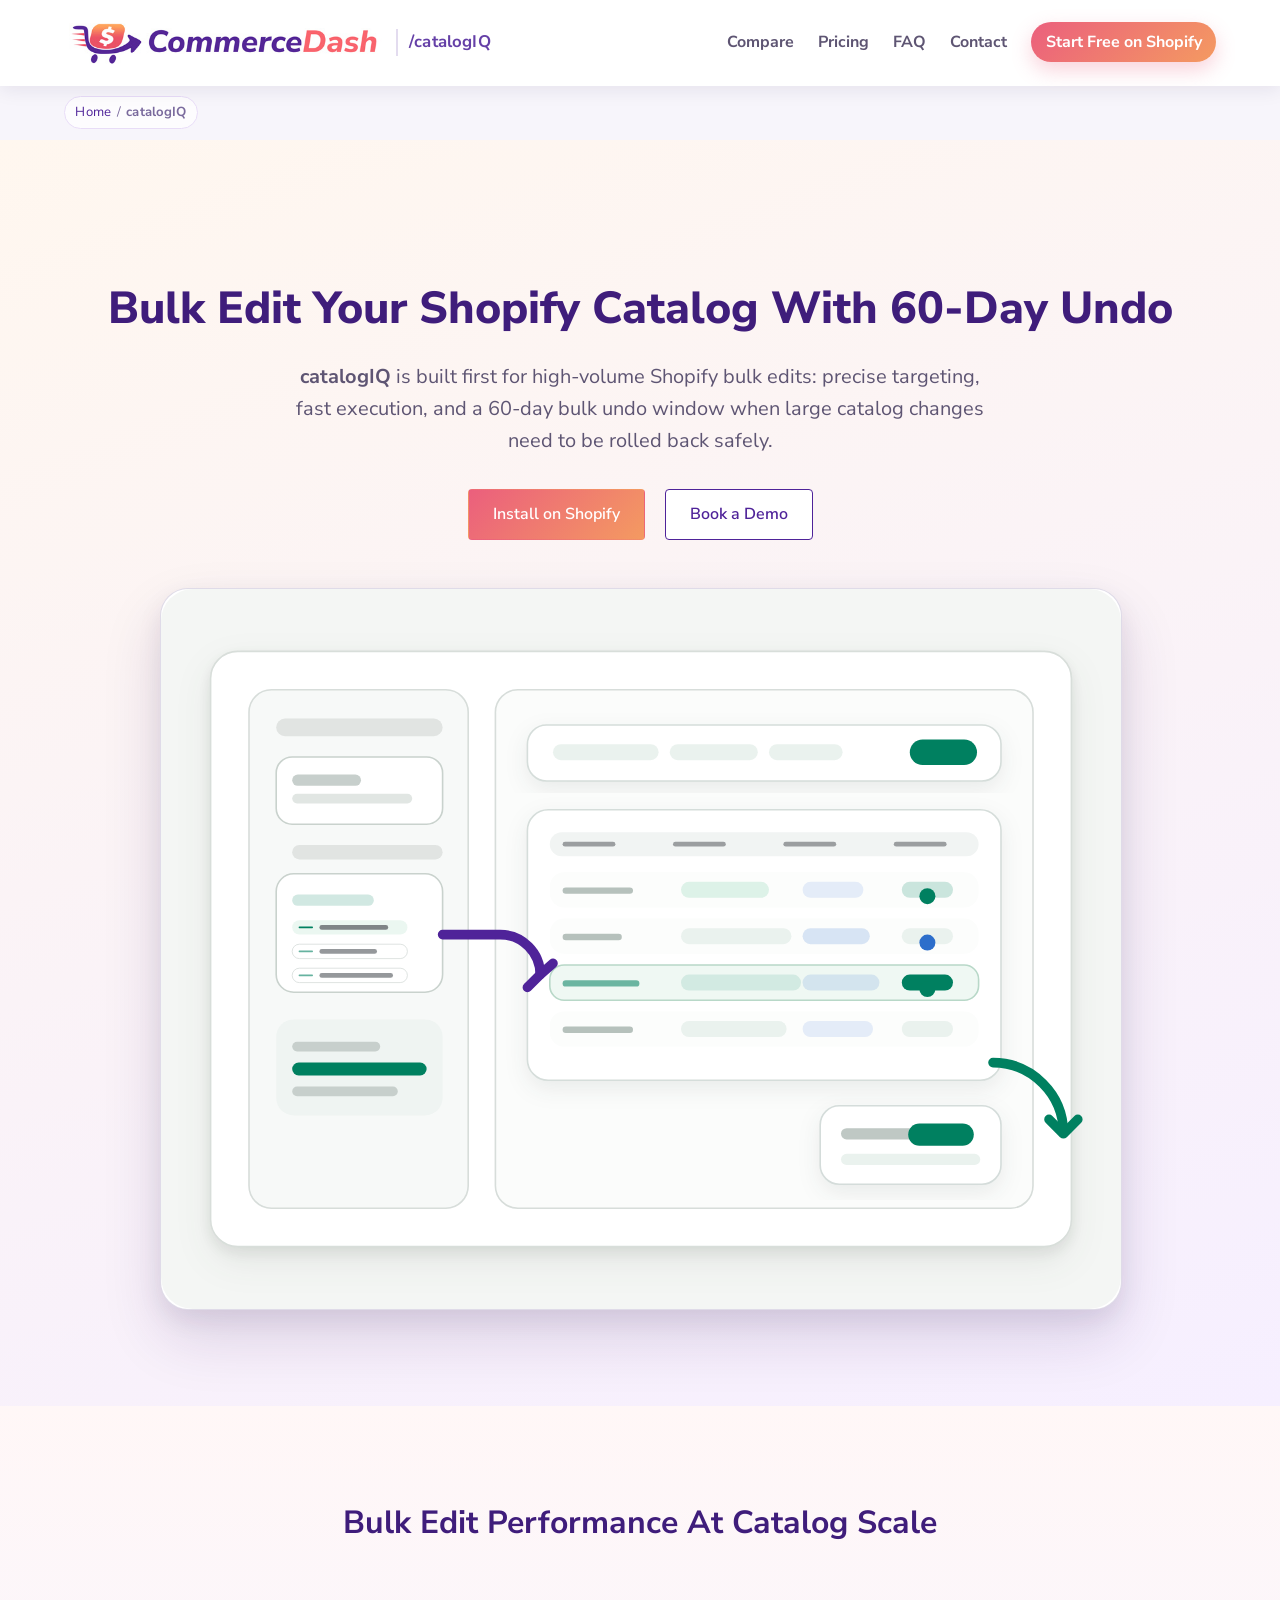
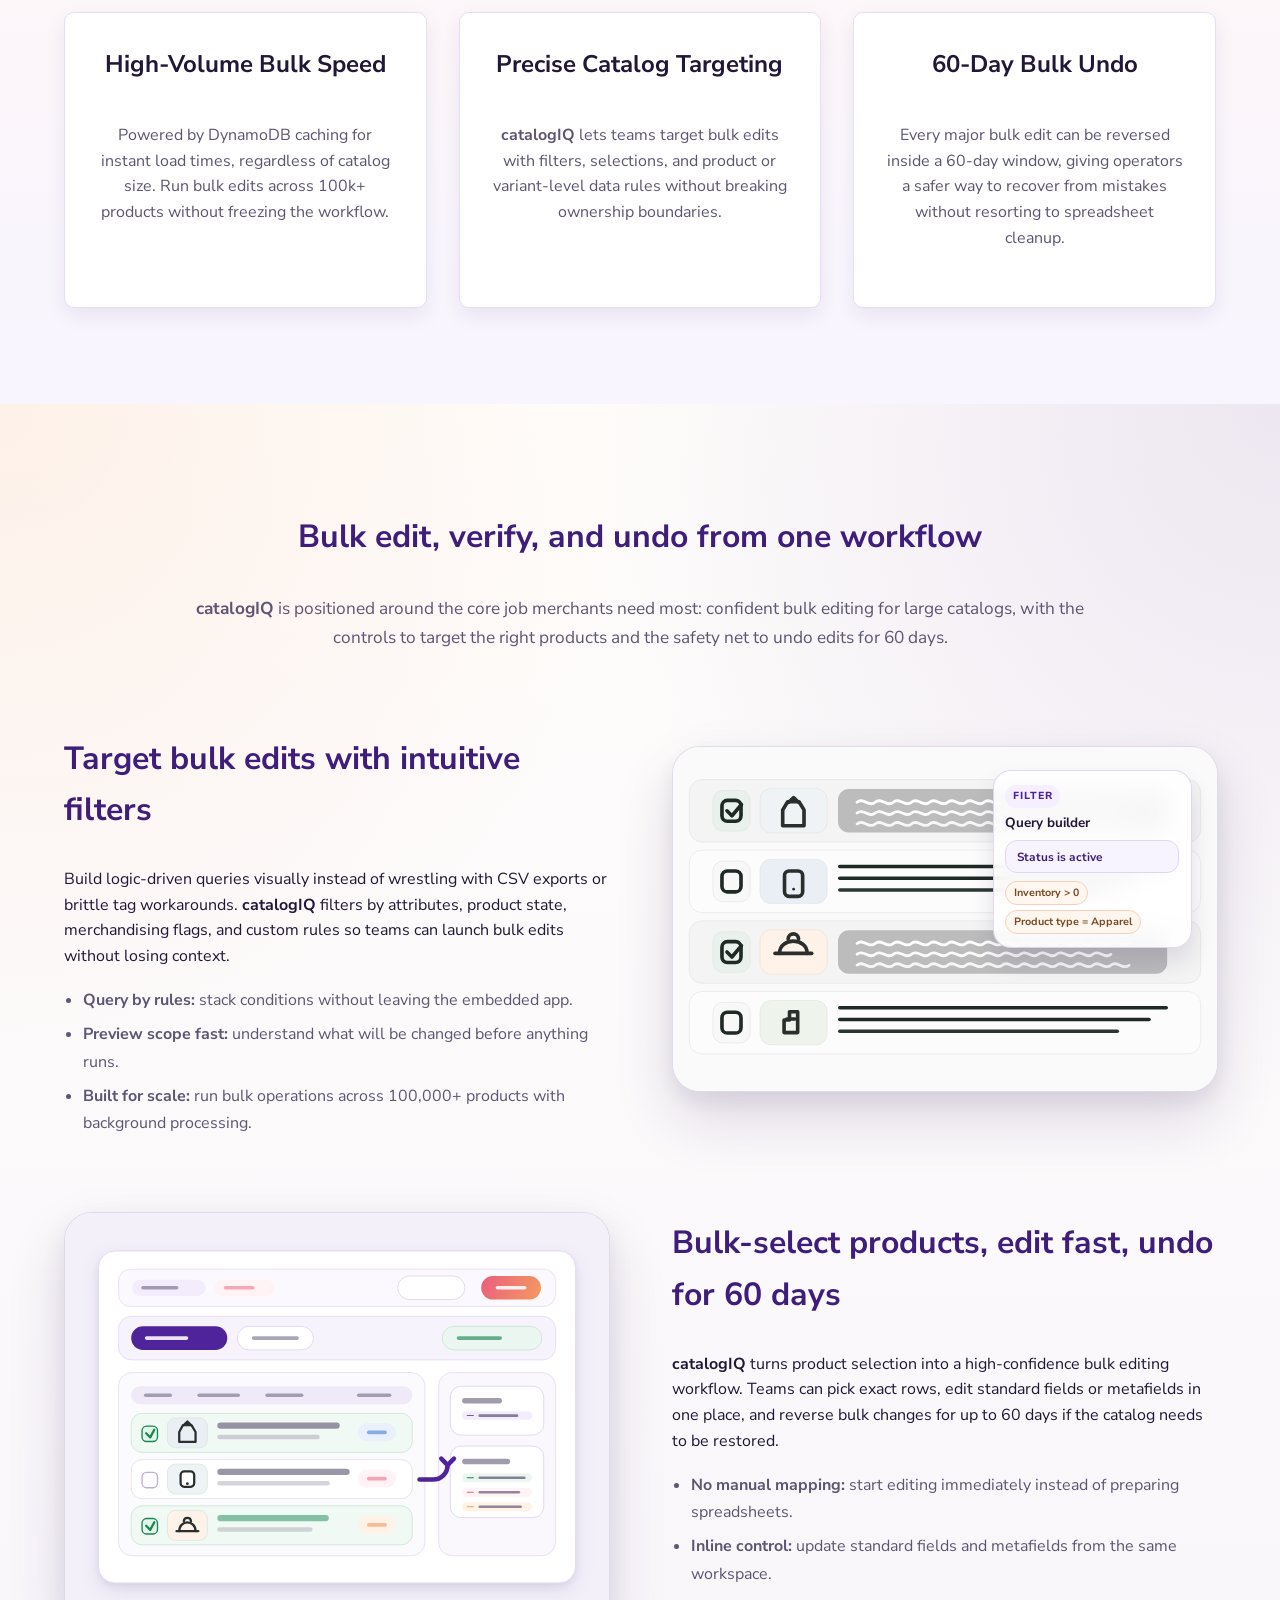
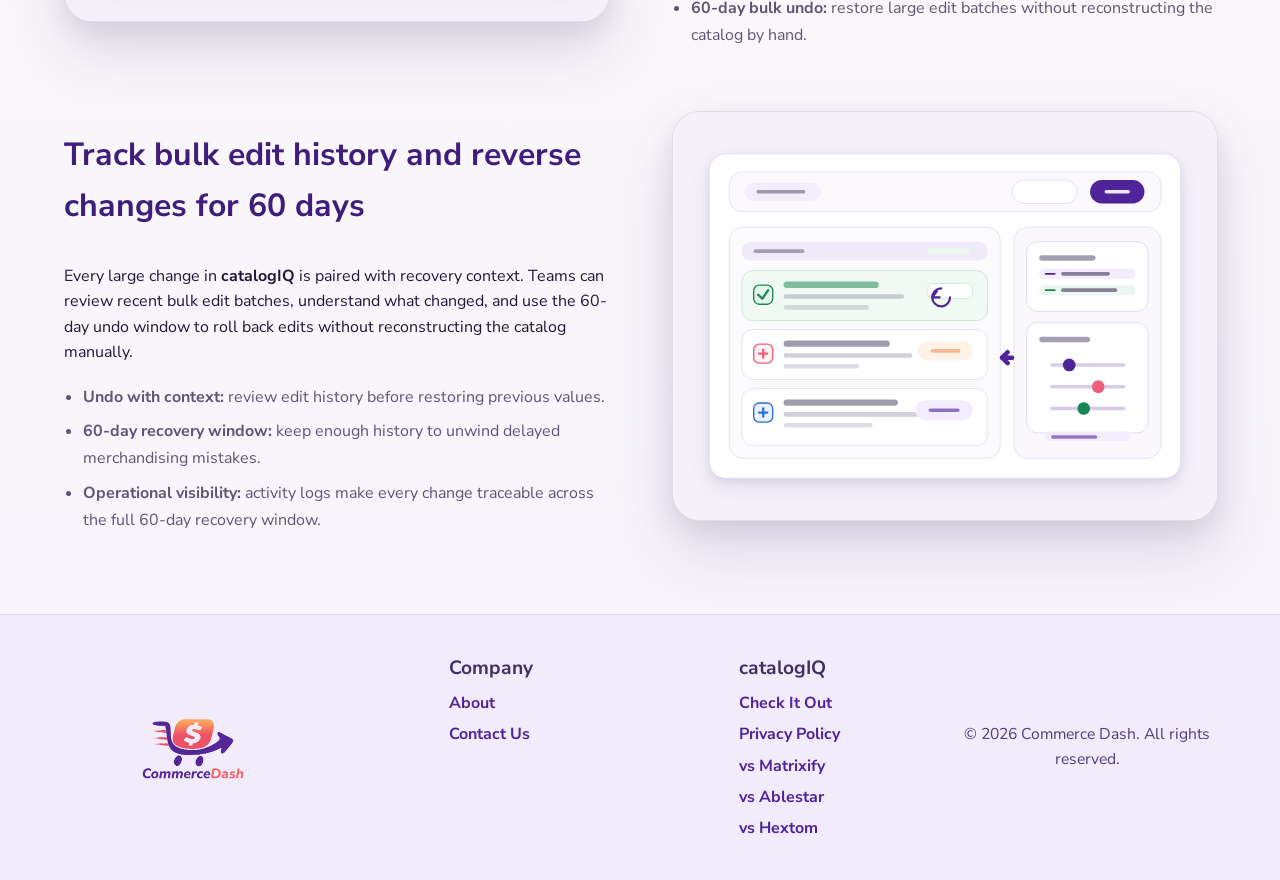
==== commit c0927bcf: "Refresh catalogIQ marketing pages" ====
--- a/catalogiq/index.html
+++ b/catalogiq/index.html
@@ -3,13 +3,13 @@
 <head>
     <meta charset="UTF-8">
     <meta name="viewport" content="width=device-width, initial-scale=1.0">
-    <title>catalogIQ | Advanced Shopify Bulk Editing & Metafield Manager</title>
-    <meta name="description" content="Manage Shopify catalogs at scale. catalogIQ offers real-time sync, variant-level metafield editing, and Shopify Plus-grade performance.">
-    <link rel="canonical" href="https://www.commercedash.io/catalogiq/index.html">
+    <title>catalogIQ | Shopify Bulk Edits With 60-Day Undo</title>
+    <meta name="description" content="Manage Shopify catalogs at scale. catalogIQ focuses on fast bulk edits, precise filtering, and a 60-day bulk undo window for safer catalog operations.">
+    <link rel="canonical" href="https://www.commercedash.io/catalogiq/">
     <meta property="og:type" content="website">
-    <meta property="og:title" content="catalogIQ | Advanced Shopify Bulk Editing & Metafield Manager">
-    <meta property="og:description" content="Manage Shopify catalogs at scale. catalogIQ offers real-time sync, variant-level metafield editing, and Shopify Plus-grade performance.">
-    <meta property="og:url" content="https://www.commercedash.io/catalogiq/index.html">
+    <meta property="og:title" content="catalogIQ | Shopify Bulk Edits With 60-Day Undo">
+    <meta property="og:description" content="Manage Shopify catalogs at scale. catalogIQ focuses on fast bulk edits, precise filtering, and a 60-day bulk undo window for safer catalog operations.">
+    <meta property="og:url" content="https://www.commercedash.io/catalogiq/">
     <meta property="og:image" content="https://www.commercedash.io/media/logo-square.png">
     <meta name="twitter:card" content="summary_large_image">
     <link rel="stylesheet" href="../css/styles.css">
@@ -19,11 +19,10 @@
         <div class="container">
             <a href="/" class="brand-logo" aria-label="Commerce Dash home">
                 <img src="../media/logo-horizontal.jpg" alt="Commerce Dash" class="brand-logo-image">
-                <span class="catalog-tagline">/ catalogIQ</span>
+                <span class="catalog-tagline">/ <strong>catalogIQ</strong></span>
             </a>
             <nav class="main-nav" aria-label="Main Navigation">
                 <ul>
-                    <li><a href="features.html">Features</a></li>
                     <li><a href="compare.html">Compare</a></li>
                     <li><a href="pricing.html">Pricing</a></li>
                     <li><a href="../faq.html">FAQ</a></li>
@@ -36,45 +35,107 @@
 
     <main id="main-content">
         <div class="container breadcrumbs">
-            <span class="crumb"><a href="../index.html">Home</a> / <span>catalogIQ</span></span>
+            <span class="crumb"><a href="../index.html">Home</a> / <span><strong>catalogIQ</strong></span></span>
         </div>
         <section class="hero-section hero-catalogiq text-center">
             <div class="container">
-                <h1 class="hero-title">Bulk Edit Your Shopify Catalog with Confidence</h1>
-                <p class="hero-subtitle">The fastest, safest way to manage massive Shopify catalogs. Real-time sync, advanced metafield intelligence, and complete rollback capabilities—built for Shopify Plus.</p>
+                <h1 class="hero-title">Bulk Edit Your Shopify Catalog With 60-Day Undo</h1>
+                <p class="hero-subtitle"> <strong>catalogIQ</strong> is built first for high-volume Shopify bulk edits: precise targeting, fast execution, and a 60-day bulk undo window when large catalog changes need to be rolled back safely.</p>
                 <div class="hero-actions hero-actions-spaced">
                     <a href="https://apps.shopify.com" class="btn btn-primary">Install on Shopify</a>
                     <a href="../contact.html" class="btn btn-secondary">Book a Demo</a>
                 </div>
-                <!-- Visual Placeholder -->
-                <div class="video-placeholder">
-                    <p><em>[Placeholder: Lightweight looping MP4 of the catalogIQ UI performing a bulk metafield update on 1,000+ variants]</em></p>
+                <div class="illustration-shell illustration-hero" aria-hidden="true">
+                    <img src="../media/illustrations/catalogiq-workflow.svg" alt="" loading="eager">
                 </div>
             </div>
         </section>
 
         <section class="features-overview bg-light">
             <div class="container">
-                <h2 class="section-title text-center">Enterprise-Grade Performance</h2>
+                <h2 class="section-title text-center">Bulk Edit Performance At Catalog Scale</h2>
                 <div class="grid cards-grid text-center">
                     <article class="card">
                         <div class="card-content">
-                            <h3>Unmatched Speed</h3>
-                            <p>Powered by DynamoDB caching for instant load times, regardless of catalog size. Edit 100k+ products without freezing.</p>
+                            <h3>High-Volume Bulk Speed</h3>
+                            <p>Powered by DynamoDB caching for instant load times, regardless of catalog size. Run bulk edits across 100k+ products without freezing the workflow.</p>
                         </div>
                     </article>
                     <article class="card">
                         <div class="card-content">
-                            <h3>Metafield Mastery</h3>
-                            <p>Edit both product and variant-level metafields accurately, cleanly, and without breaking ownership rules.</p>
+                            <h3>Precise Catalog Targeting</h3>
+                            <p><strong>catalogIQ</strong> lets teams target bulk edits with filters, selections, and product or variant-level data rules without breaking ownership boundaries.</p>
                         </div>
                     </article>
                     <article class="card">
                         <div class="card-content">
-                            <h3>Total Transparency</h3>
-                            <p>Granular activity logs and automated Shopify Flow visibility rules ensure you never make untraceable changes.</p>
+                            <h3>60-Day Bulk Undo</h3>
+                            <p>Every major bulk edit can be reversed inside a 60-day window, giving operators a safer way to recover from mistakes without resorting to spreadsheet cleanup.</p>
                         </div>
                     </article>
+                </div>
+            </div>
+        </section>
+
+        <section class="section-pad-xl overview-feature-stack">
+            <div class="container">
+                <div class="section-heading text-center content-medium">
+                    <h2 class="section-title">Bulk edit, verify, and undo from one workflow</h2>
+                    <p class="section-lead"><strong>catalogIQ</strong> is positioned around the core job merchants need most: confident bulk editing for large catalogs, with the controls to target the right products and the safety net to undo edits for 60 days.</p>
+                </div>
+
+                <div class="grid feature-grid-two overview-feature-row">
+                    <div>
+                        <h3 class="section-title">Target bulk edits with intuitive filters</h3>
+                        <p>Build logic-driven queries visually instead of wrestling with CSV exports or brittle tag workarounds. <strong>catalogIQ</strong> filters by attributes, product state, merchandising flags, and custom rules so teams can launch bulk edits without losing context.</p>
+                        <ul class="feature-bullets feature-bullets-compact">
+                            <li><strong>Query by rules:</strong> stack conditions without leaving the embedded app.</li>
+                            <li><strong>Preview scope fast:</strong> understand what will be changed before anything runs.</li>
+                            <li><strong>Built for scale:</strong> run bulk operations across 100,000+ products with background processing.</li>
+                        </ul>
+                    </div>
+                    <figure class="showcase-media" aria-label="Intuitive filtering query builder UI">
+                        <img src="../media/illustrations/catalogiq-filter-builder.svg" alt="catalogIQ query builder showing filterable product rows with selection checkboxes, product icons, and text previews" loading="lazy">
+                        <figcaption class="showcase-inset" aria-hidden="true">
+                            <span class="showcase-inset-label">Filter</span>
+                            <strong>Query builder</strong>
+                            <div class="showcase-inset-field">Status is active</div>
+                            <div class="showcase-inset-pills">
+                                <span>Inventory &gt; 0</span>
+                                <span>Product type = Apparel</span>
+                            </div>
+                        </figcaption>
+                    </figure>
+                </div>
+
+                <div class="grid feature-grid-two overview-feature-row">
+                    <div class="illustration-shell illustration-inline" aria-hidden="true">
+                        <img src="../media/illustrations/catalogiq-bulk-editor.svg" alt="" loading="lazy">
+                    </div>
+                    <div>
+                        <h3 class="section-title">Bulk-select products, edit fast, undo for 60 days</h3>
+                        <p><strong>catalogIQ</strong> turns product selection into a high-confidence bulk editing workflow. Teams can pick exact rows, edit standard fields or metafields in one place, and reverse bulk changes for up to 60 days if the catalog needs to be restored.</p>
+                        <ul class="feature-bullets feature-bullets-compact">
+                            <li><strong>No manual mapping:</strong> start editing immediately instead of preparing spreadsheets.</li>
+                            <li><strong>Inline control:</strong> update standard fields and metafields from the same workspace.</li>
+                            <li><strong>60-day bulk undo:</strong> restore large edit batches without reconstructing the catalog by hand.</li>
+                        </ul>
+                    </div>
+                </div>
+
+                <div class="grid feature-grid-two overview-feature-row">
+                    <div>
+                        <h3 class="section-title">Track bulk edit history and reverse changes for 60 days</h3>
+                        <p>Every large change in <strong>catalogIQ</strong> is paired with recovery context. Teams can review recent bulk edit batches, understand what changed, and use the 60-day undo window to roll back edits without reconstructing the catalog manually.</p>
+                        <ul class="feature-bullets feature-bullets-compact">
+                            <li><strong>Undo with context:</strong> review edit history before restoring previous values.</li>
+                            <li><strong>60-day recovery window:</strong> keep enough history to unwind delayed merchandising mistakes.</li>
+                            <li><strong>Operational visibility:</strong> activity logs make every change traceable across the full 60-day recovery window.</li>
+                        </ul>
+                    </div>
+                    <div class="illustration-shell illustration-inline" aria-hidden="true">
+                        <img src="../media/illustrations/catalogiq-undo-history.svg" alt="" loading="lazy">
+                    </div>
                 </div>
             </div>
         </section>
@@ -117,7 +178,7 @@
                 </div>
             </div>
             <div class="footer-app-col">
-                <h4>catalogIQ</h4>
+                <h4><strong>catalogIQ</strong></h4>
                 <div class="footer-links">
                     <nav aria-label="Footer Navigation">
                         <ul>
--- a/css/styles.css
+++ b/css/styles.css
@@ -33,7 +33,12 @@
 .container { width: 90%; max-width: 1200px; margin: 0 auto; padding: 0 15px; }
 .site-header { background: rgba(255, 255, 255, 0.96); box-shadow: 0 4px 18px rgba(30, 12, 64, 0.08); padding: 1.1rem 0; width: 100%; top: 0; position: sticky; z-index: 1000; backdrop-filter: blur(6px); }
 .site-header .container { display: flex; justify-content: space-between; align-items: center; }
-.brand-logo { display: inline-flex; align-items: center; text-decoration: none; }
+.brand-logo {
+	display: inline-flex;
+	align-items: center;
+	gap: 0.72rem;
+	text-decoration: none;
+}
 .brand-logo-image { display: block; width: clamp(180px, 26vw, 320px); height: auto; }
 .brand-subline { font-weight: 700; color: var(--brand-primary); margin-left: 0.5rem; }
 .nav-toggle {
@@ -251,8 +256,14 @@
 .hero-catalogiq .hero-title { color: var(--brand-primary-dark); }
 
 .catalog-tagline {
+	display: inline-flex;
+	align-items: center;
+	padding-left: 0.72rem;
+	border-left: 2px solid rgba(79, 35, 153, 0.16);
 	font-weight: 700;
-	color: var(--brand-primary);
+	font-size: 1.05rem;
+	letter-spacing: 0.01em;
+	color: #6540a7;
 }
 
 .inline-panel {
@@ -267,6 +278,39 @@
 	grid-template-columns: 1fr 1fr;
 	align-items: center;
 	gap: 4rem;
+}
+
+.section-heading {
+	margin: 0 auto 3rem;
+}
+
+.section-lead {
+	font-size: 1.08rem;
+	line-height: 1.7;
+	color: var(--text-muted);
+	margin: 0;
+}
+
+.overview-feature-stack {
+	background:
+		radial-gradient(circle at top left, rgba(244, 154, 97, 0.12), transparent 30%),
+		radial-gradient(circle at top right, rgba(79, 35, 153, 0.1), transparent 32%),
+		linear-gradient(180deg, #fffdfb 0%, #f7f4fb 100%);
+}
+
+.overview-feature-row {
+	margin-top: 3rem;
+}
+
+.feature-bullets-compact {
+	margin: 1.1rem 0 0;
+	padding-left: 1.2rem;
+	color: var(--text-muted);
+	line-height: 1.7;
+}
+
+.feature-bullets-compact li + li {
+	margin-top: 0.45rem;
 }
 
 .media-placeholder {
@@ -294,6 +338,107 @@
 	max-width: 800px;
 	margin: 0 auto;
 	box-shadow: 0 10px 30px rgba(28, 11, 54, 0.22);
+}
+
+.illustration-shell {
+	background: transparent;
+	border: 0;
+	border-radius: 0;
+	box-shadow: none;
+	overflow: visible;
+}
+
+.illustration-shell img,
+.showcase-media img {
+	display: block;
+	width: 100%;
+	height: auto;
+	background: #fff;
+	border: 1px solid rgba(96, 78, 140, 0.2);
+	border-radius: 28px;
+	box-shadow: 0 28px 60px rgba(48, 23, 92, 0.14), 0 10px 24px rgba(35, 22, 63, 0.08);
+}
+
+.illustration-hero {
+	max-width: 960px;
+	margin: 0 auto;
+	padding: 0;
+}
+
+.illustration-inline {
+	padding: 0;
+}
+
+.showcase-media {
+	position: relative;
+	margin: 0;
+}
+
+.showcase-inset {
+	position: absolute;
+	right: 1.5rem;
+	top: 1.5rem;
+	width: min(32%, 220px);
+	padding: 0.72rem 0.72rem 0.8rem;
+	border-radius: 18px;
+	border: 1px solid rgba(96, 78, 140, 0.2);
+	background: rgba(255, 255, 255, 0.88);
+	box-shadow: 0 14px 24px rgba(40, 20, 82, 0.12);
+	backdrop-filter: blur(10px);
+	text-align: left;
+}
+
+.showcase-inset-label {
+	display: inline-flex;
+	align-items: center;
+	padding: 0.22rem 0.5rem;
+	border-radius: 999px;
+	background: #f6efff;
+	color: var(--brand-primary);
+	font-size: 0.64rem;
+	font-weight: 800;
+	letter-spacing: 0.08em;
+	text-transform: uppercase;
+	margin-bottom: 0.45rem;
+}
+
+.showcase-inset strong {
+	display: block;
+	font-size: 0.84rem;
+	line-height: 1.2;
+	margin-bottom: 0.55rem;
+	color: var(--text-main);
+}
+
+.showcase-inset-field {
+	padding: 0.52rem 0.65rem;
+	border-radius: 12px;
+	background: #f8f4ff;
+	border: 1px solid #e1d5f7;
+	font-weight: 700;
+	font-size: 0.74rem;
+	line-height: 1.2;
+	color: var(--brand-primary-dark);
+	margin-bottom: 0.5rem;
+}
+
+.showcase-inset-pills {
+	display: flex;
+	flex-wrap: wrap;
+	gap: 0.35rem;
+}
+
+.showcase-inset-pills span {
+	display: inline-flex;
+	align-items: center;
+	padding: 0.3rem 0.48rem;
+	border-radius: 999px;
+	background: #fff7ef;
+	border: 1px solid #f5d1bd;
+	color: #7a4a25;
+	font-size: 0.66rem;
+	line-height: 1.15;
+	font-weight: 700;
 }
 
 .social-proof-section {
@@ -421,9 +566,21 @@
 	.site-header .container { gap: 1rem; }
 	.main-nav ul { gap: 0.9rem; }
 	.brand-logo-image { width: clamp(150px, 52vw, 240px); }
+	.catalog-tagline {
+		font-size: 0.92rem;
+		padding-left: 0.55rem;
+	}
 	.feature-grid-two { grid-template-columns: 1fr; gap: 2rem; }
+	.overview-feature-row { margin-top: 2.5rem; }
 	.hero-actions .btn + .btn { margin-left: 0; margin-top: 0.75rem; }
 	.video-placeholder { padding: 2.4rem 1.2rem; }
+	.illustration-shell img,
+	.showcase-media img { border-radius: 22px; }
+	.showcase-inset {
+		position: static;
+		width: auto;
+		margin-top: 0.85rem;
+	}
 	.footer-grid { grid-template-columns: 1fr; align-items: start; text-align: left; }
 	.footer-logo-col { justify-content: flex-start; }
 	.footer-app-col { justify-self: start; text-align: left; }
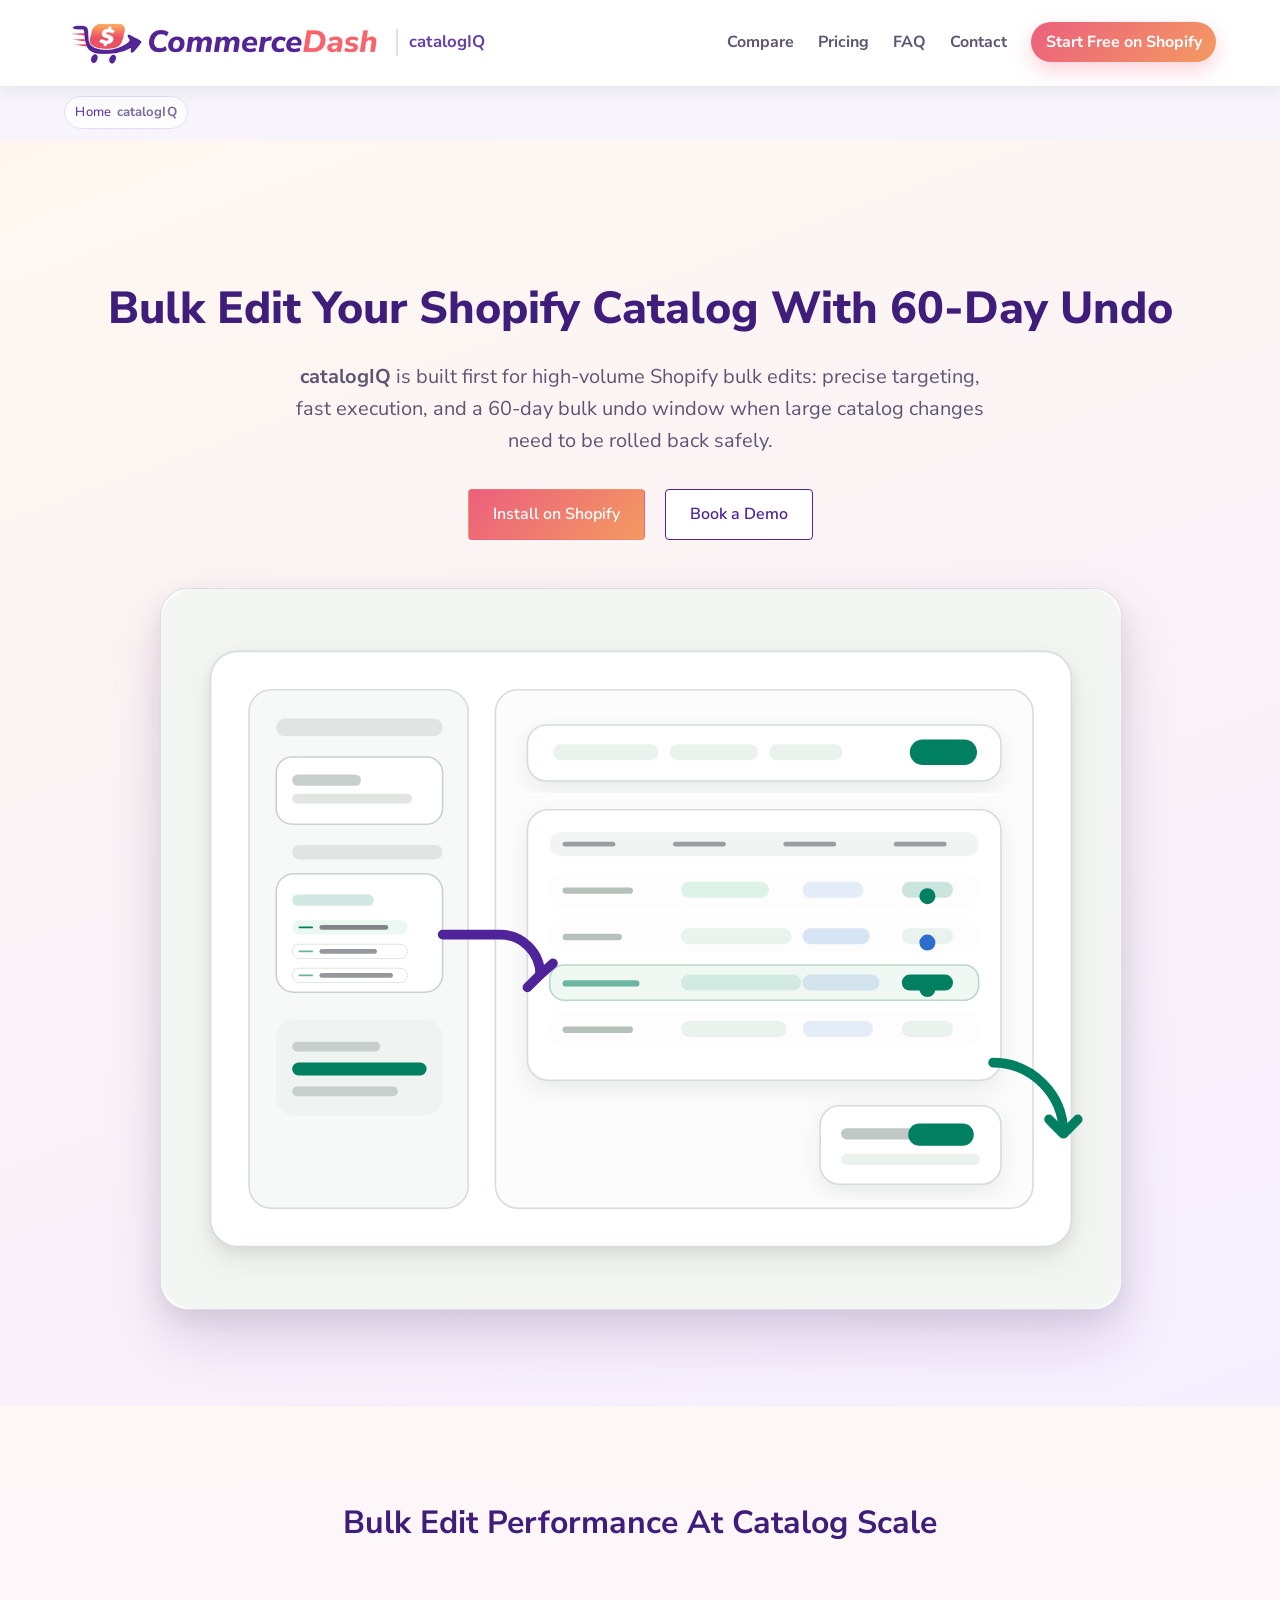
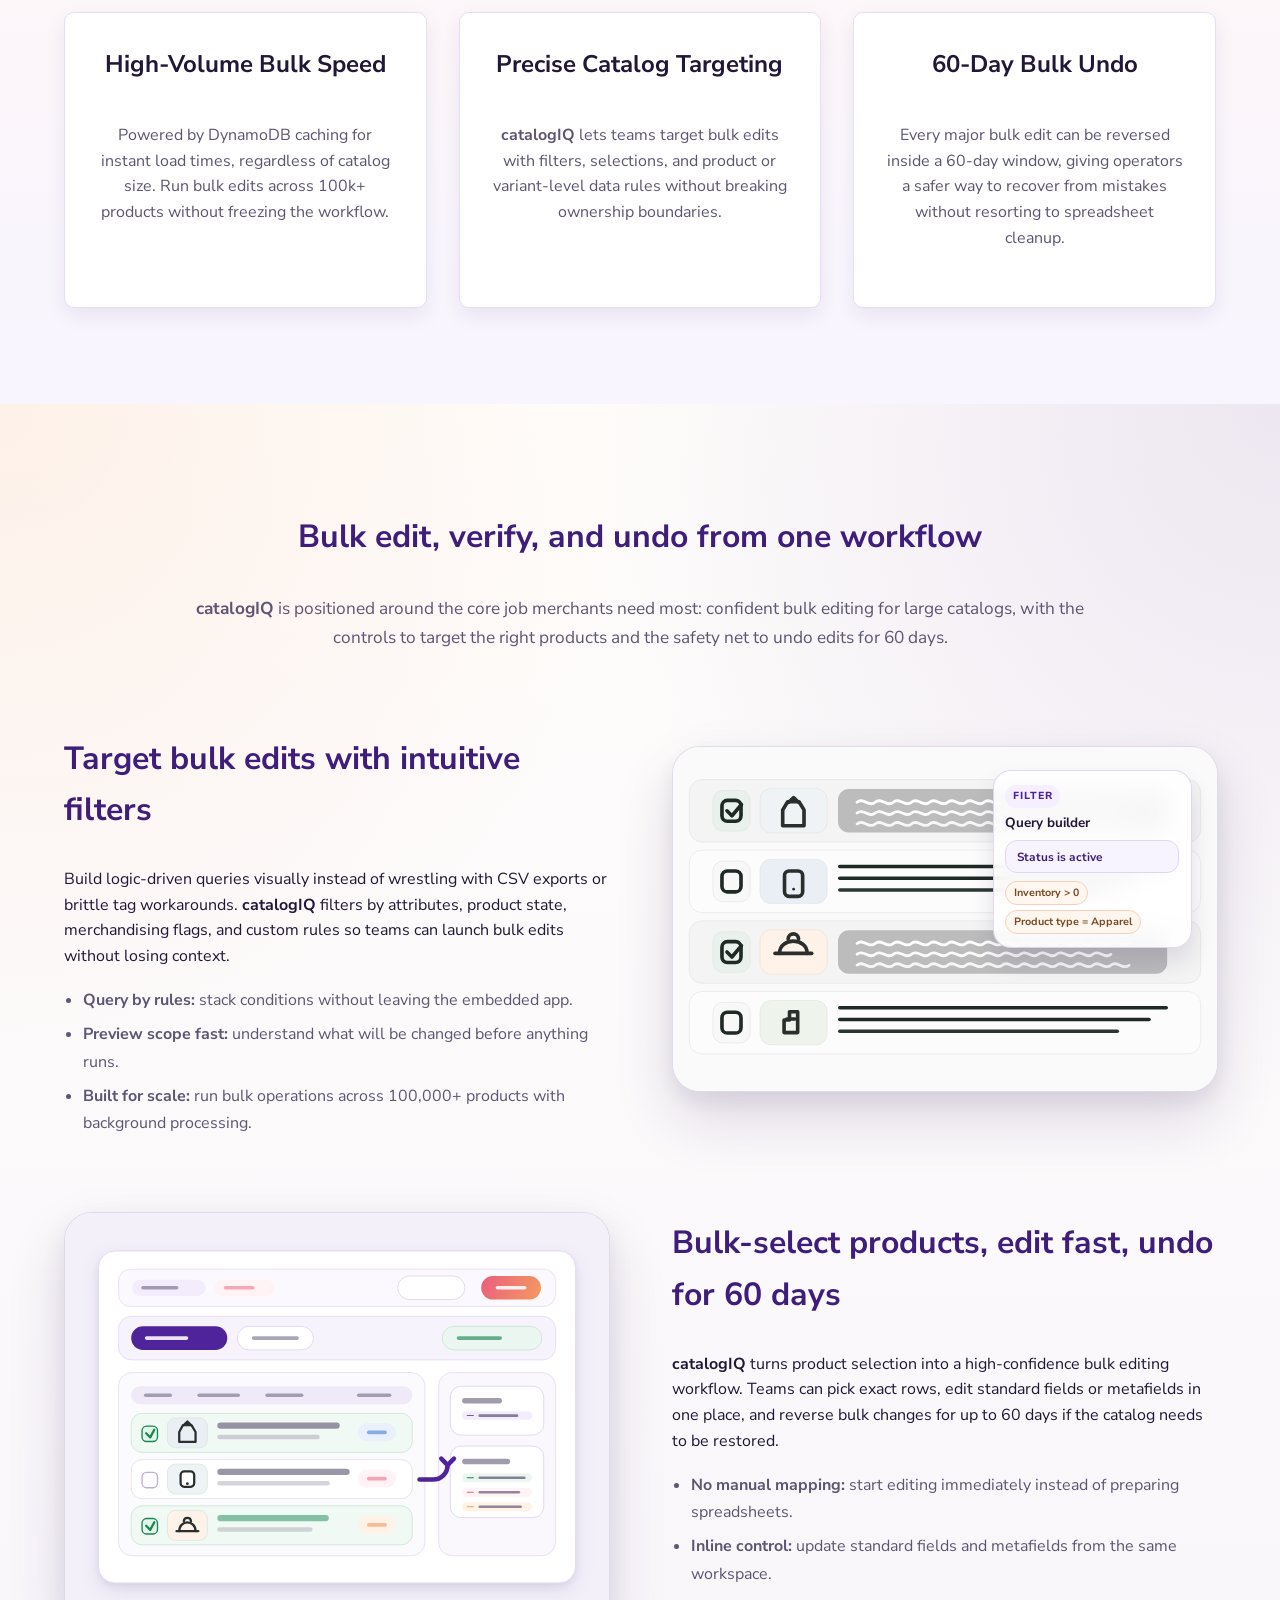
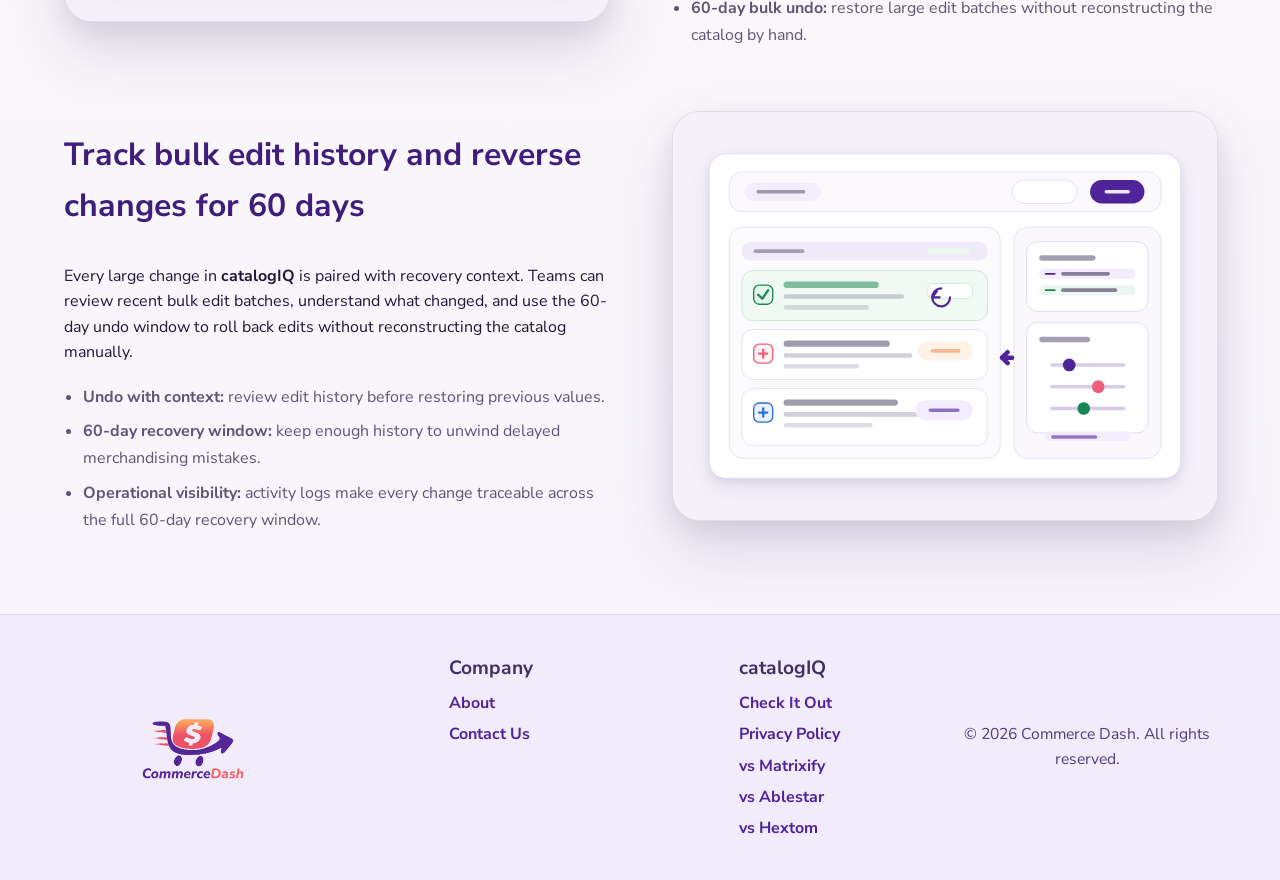
==== commit 7961a37f: "Centralize HubSpot website chat loader" ====
--- a/catalogiq/index.html
+++ b/catalogiq/index.html
@@ -19,7 +19,7 @@
         <div class="container">
             <a href="/" class="brand-logo" aria-label="Commerce Dash home">
                 <img src="../media/logo-horizontal.jpg" alt="Commerce Dash" class="brand-logo-image">
-                <span class="catalog-tagline">/ <strong>catalogIQ</strong></span>
+                <span class="catalog-tagline"><strong>catalogIQ</strong></span>
             </a>
             <nav class="main-nav" aria-label="Main Navigation">
                 <ul>
@@ -35,7 +35,7 @@
 
     <main id="main-content">
         <div class="container breadcrumbs">
-            <span class="crumb"><a href="../index.html">Home</a> / <span><strong>catalogIQ</strong></span></span>
+            <span class="crumb"><a href="../index.html">Home</a> <span><strong>catalogIQ</strong></span></span>
         </div>
         <section class="hero-section hero-catalogiq text-center">
             <div class="container">
@@ -171,7 +171,7 @@
                 <div class="footer-links">
                     <nav aria-label="Footer Company Links">
                         <ul>
-                            <li><a href="../index.html#about">About</a></li>
+                            <li><a href="../about.html">About</a></li>
                             <li><a href="../contact.html">Contact Us</a></li>
                         </ul>
                     </nav>
@@ -197,8 +197,5 @@
         </div>
     </footer>
     <script src="../js/scripts.js" defer></script>
-<!-- Start of HubSpot Embed Code -->
-  <script type="text/javascript" id="hs-script-loader" async defer src="//js-na2.hs-scripts.com/245451684.js"></script>
-<!-- End of HubSpot Embed Code -->
 </body>
-</html>+</html>
